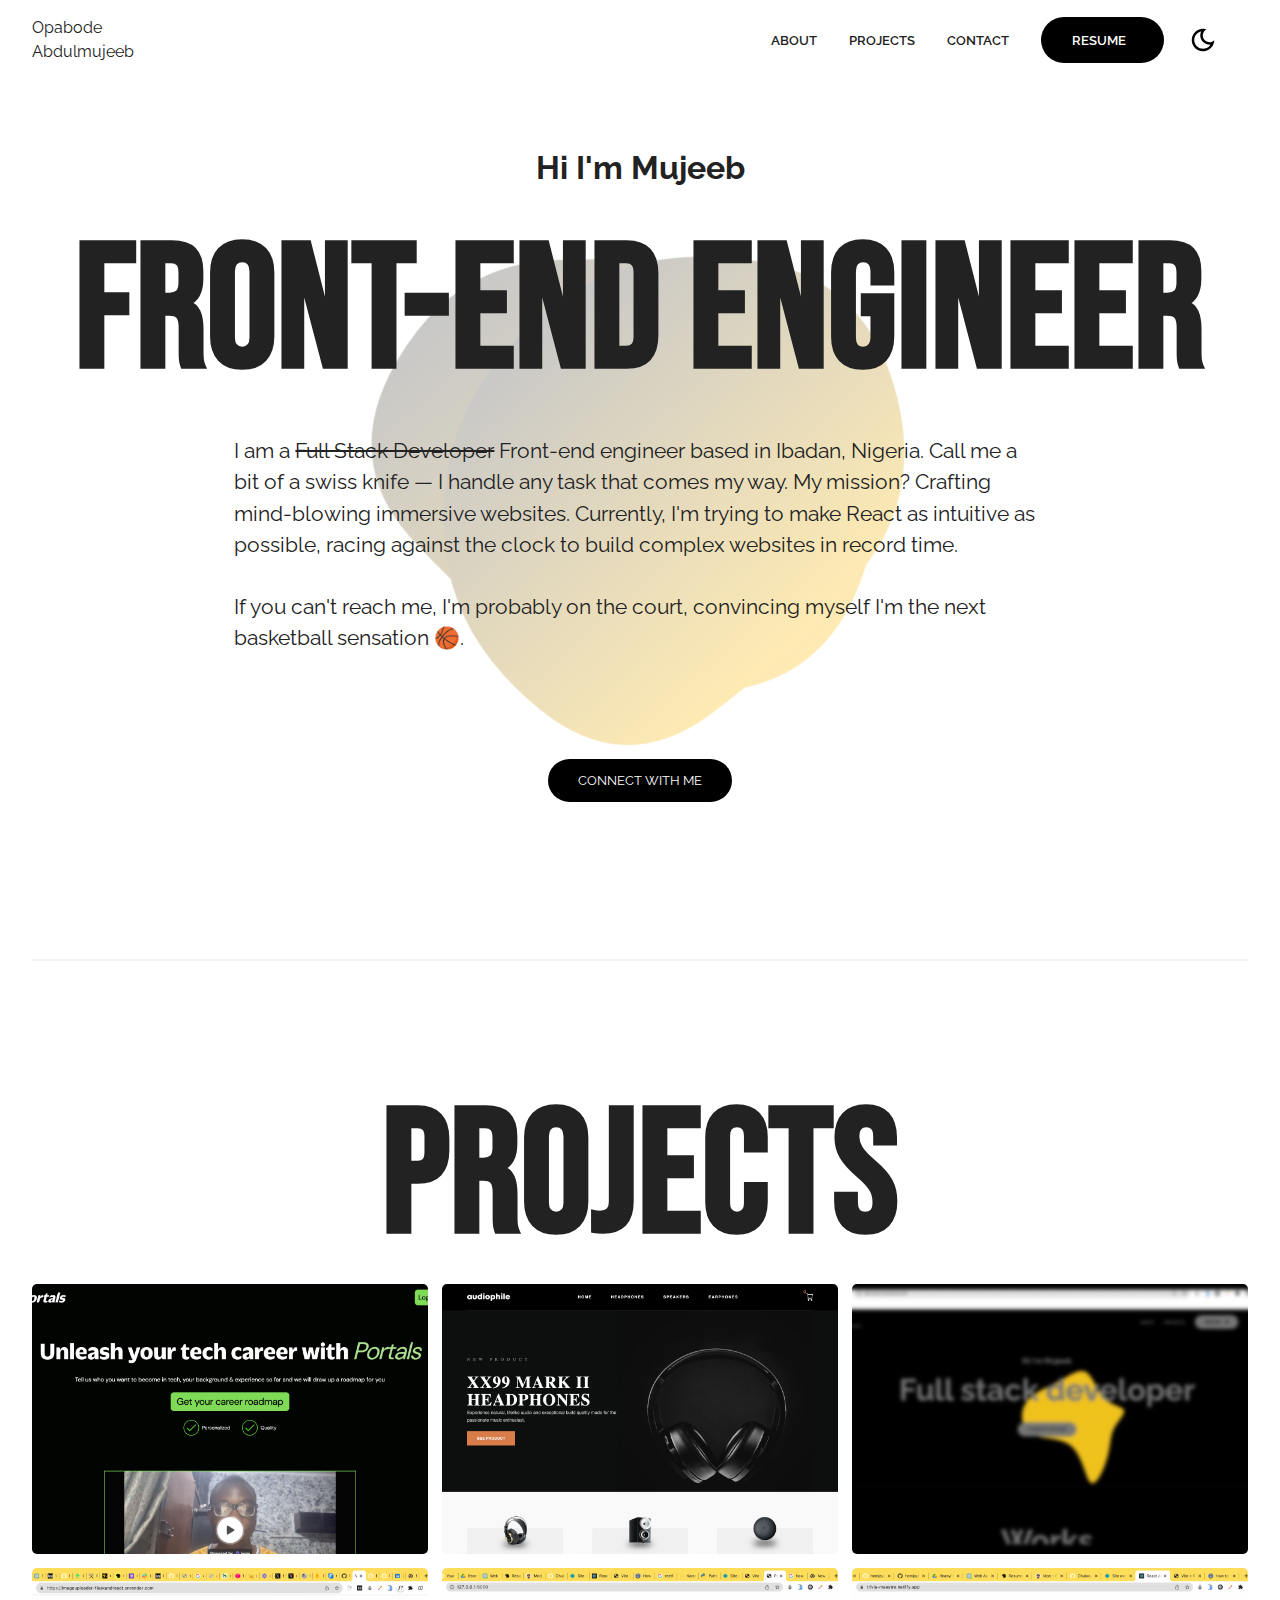
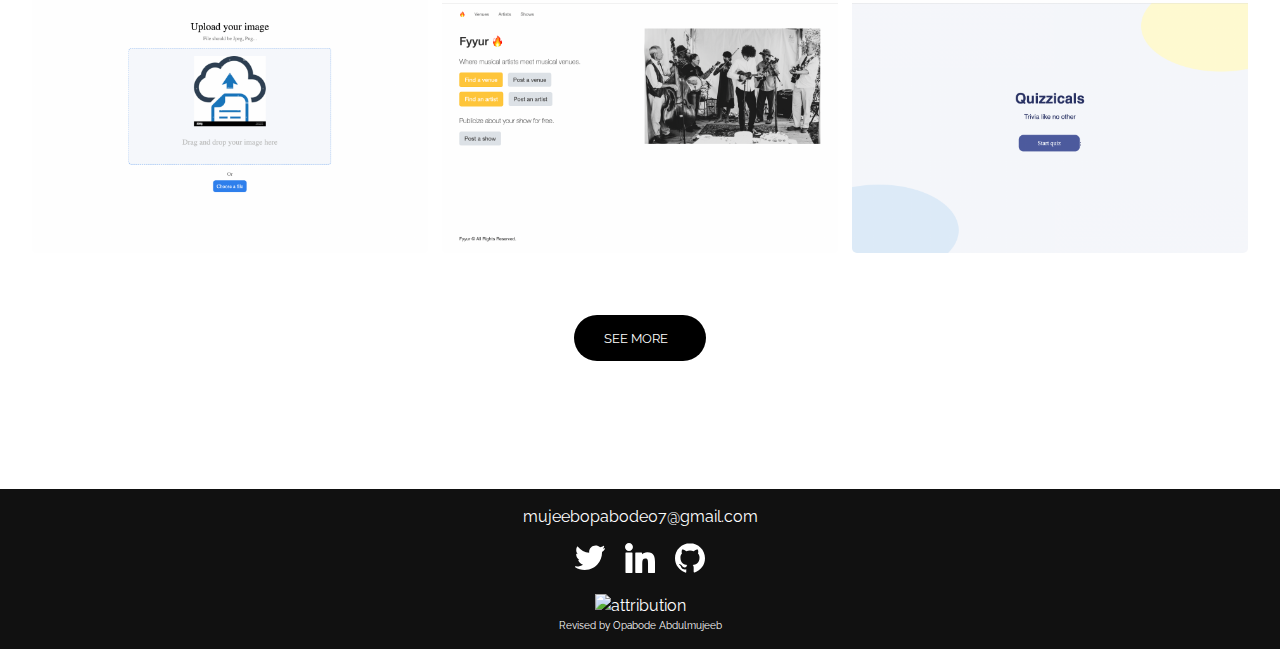
==== src/index.html @ f0b81934 "update: removed the junior from my title" ====
<!DOCTYPE html>
<html lang="en">
  <head>
    <meta charset="UTF-8" />
    <meta http-equiv="X-UA-Compatible" content="IE=edge" />
    <meta name="viewport" content="width=device-width, initial-scale=1.0" />
    <!-- Primary Meta Tags -->
    <title>Mujeeb</title>
    <meta name="title" content="Mujeeb's Portfolio V1" />
    <meta
      name="description"
      content="This is Mujeeb's portfolio, a succinct representation of his ability and work done so far as a full stack developer."
    />

    <!-- Open Graph / Facebook -->
    <meta property="og:type" content="website" />
    <meta property="og:url" content="https://metatags.io/" />
    <meta property="og:title" content="Mujeeb's Portfolio V1" />
    <meta
      property="og:description"
      content="This is Mujeeb's portfolio, a succinct representation of his ability and work done so far as a full stack developer."
    />
    <meta property="og:image" content="https://drive.google.com/file/d/1wWqFMBEjUnVwdORlsz-_moh1WlW9D0zY/view?usp=share_link">

  
    <!-- Twitter -->
    <meta property="twitter:card" content="summary_large_image" />
    <meta property="twitter:url" content="https://metatags.io/" />
    <meta property="twitter:title" content="Mujeeb's Portfolio V1" />
    <meta
      property="twitter:description"
      content="This is Mujeeb's portfolio, a succinct representation of his ability and work done so far as a full stack developer."
    />
    <meta
      property="twitter:image"
      content="https://drive.google.com/file/d/1wWqFMBEjUnVwdORlsz-_moh1WlW9D0zY/view?usp=share_link"
    />
    <!-- Link -->
    <link
      rel="apple-touch-icon"
      sizes="180x180"
      href="assets/favicon/apple-touch-icon.png"
    />
    <link
      rel="icon"
      type="image/png"
      sizes="32x32"
      href="assets/favicon/favicon-32x32.png"
    />
    <link
      rel="icon"
      type="image/png"
      sizes="16x16"
      href="assets/favicon/favicon-16x16.png"
    />
    <link rel="manifest" href="assets/favicon/site.webmanifest" />
    <!-- <link
      rel="apple-touch-icon"
      sizes="180x180"
      href="assets/favicon/apple-touch-icon.png"
    />
    <link
      rel="icon"
      type="image/png"
      sizes="16x16"
      href="/assets/favicon/favicon-16x16.png"
    />
    <link
      rel="icon"
      type="image/png"
      sizes="32x32"
      href="assets/favicon/favicon-32x32.png"
    />
    <link
      rel="icon"
      type="image/png"
      sizes="192x192"
      href="assets/favicon/android-chrome-192x192.png"
    />
    <link
      rel="icon"
      type="image/png"
      sizes="512x512"
      href="assets/favicon/android-chrome-512x512.png"
    />
    <link rel="icon" type="image/x-icon" href="assets/favicon/favicon.ico" />
    <link rel="manifest" href="assets/favicon/site.webmanifest" /> -->
    <link
      rel="stylesheet"
      href="https://use.fontawesome.com/releases/v5.15.4/css/all.css"
      integrity="sha384-DyZ88mC6Up2uqS4h/KRgHuoeGwBcD4Ng9SiP4dIRy0EXTlnuz47vAwmeGwVChigm"
      crossorigin="anonymous"
    />
    <link rel="stylesheet" href="css/style.css" />
    <link rel="stylesheet" href="css/utilities.css" />
  </head>
  <body>
    <header id="hero">
      <!-- Navbar -->
      <nav class="navbar">
        <div class="container">
          <!-- Logo -->
          <p id="logo">
            Opabode
            <br />Abdulmujeeb
            <!-- <a href="https://github.com/CommunityPro/portfolio-html"
              ><img src="./assets/logo.png" alt="Your Logo"
            /></a> -->
          </p>
          <!-- Navbar links -->
          <ul class="nav-menu">
            <li><a class="nav-link" href="#">ABOUT</a></li>

            <li><a class="nav-link" href="#projects">PROJECTS</a></li>
            <li><a class="nav-link" href="#footer">CONTACT</a></li>
            <!-- <li><a class="nav-link" href="#">BlOG</a></li> -->
            <li class="button_yellow_on_hover">
              <a
                class="nav-link btn btn-secondary"
                href="https://drive.google.com/file/d/1U78DCcMnpvy3bUuYSrcU8fyBqYr6N_Sn/view?usp=drive_link"
                >RESUME <i class="fas fa-arrow-right"></i
              ></a>
            </li>

            <!-- Toggle switch -->
            <div class="theme-switch">
              <input type="checkbox" id="switch" />
              <label class="toggle-icons" for="switch">
                <img class="moon" src="assets/moon.svg" />
                <img class="sun" src="assets/sun.svg" />
              </label>
            </div>
            <!-- Hamburger menu -->
          </ul>
          <div class="hamburger">
            <span class="bar"></span>
            <span class="bar"></span>
            <span class="bar"></span>
          </div>
        </div>
      </nav>

      <section id="about" class="header-container">
        <svg
          class="blob"
          version="1.1"
          xmlns="http://www.w3.org/2000/svg"
          viewBox="0 0 500 500"
          width="50%"
          id="blobSvg"
          filter="blur(0px)"
          style="opacity: 0.4"
          transform="rotate(-42)"
        >
          <defs>
            <linearGradient id="gradient" x1="0%" y1="0%" x2="0%" y2="100%">
              <stop offset="0%" style="stop-color: rgb(119, 119, 119)"></stop>
              <stop offset="100%" style="stop-color: rgb(255, 205, 66)"></stop>
            </linearGradient>
          </defs>
          <path id="blob" fill="url(#gradient)" style="opacity: 1">
            <animate
              attributeName="d"
              dur="3.2s"
              repeatCount="indefinite"
              values="M405.0078,325.44624Q400.89248,400.89248,325.44624,434.97549Q250,469.0585,165.42535,444.1039Q80.8507,419.1493,84.75627,334.57465Q88.66184,250,94.44262,175.1117Q100.2234,100.2234,175.1117,82.29749Q250,64.37159,306.73538,100.45042Q363.47075,136.52925,386.29693,193.26462Q409.12312,250,405.0078,325.44624Z;M418.08664,320.33435Q390.6687,390.6687,320.33435,427.91946Q250,465.17023,188.27506,419.31005Q126.55013,373.44987,106.38448,311.72494Q86.21883,250,84.09726,165.98785Q81.9757,81.9757,165.98785,53.98938Q250,26.00305,311.1687,76.83282Q372.3374,127.6626,408.92099,188.8313Q445.50458,250,418.08664,320.33435Z;M446.86448,329.36764Q408.73529,408.73529,329.36764,419.76576Q250,430.79624,166.60504,423.79308Q83.21008,416.78992,69.36975,333.39496Q55.52942,250,96.13341,193.3687Q136.7374,136.7374,193.3687,119.10083Q250,101.46426,313.50105,112.23108Q377.00211,122.99789,430.99789,186.49895Q484.99368,250,446.86448,329.36764Z;M423.42552,332.41134Q414.82268,414.82268,332.41134,424.30554Q250,433.78841,170.96572,420.92848Q91.93144,408.06856,46.07152,329.03428Q0.21159,250,66.88003,191.77423Q133.54846,133.54846,191.77423,102.82861Q250,72.10876,305.00592,106.04846Q360.01185,139.98815,396.0201,194.99408Q432.02836,250,423.42552,332.41134Z;M405.0078,325.44624Q400.89248,400.89248,325.44624,434.97549Q250,469.0585,165.42535,444.1039Q80.8507,419.1493,84.75627,334.57465Q88.66184,250,94.44262,175.1117Q100.2234,100.2234,175.1117,82.29749Q250,64.37159,306.73538,100.45042Q363.47075,136.52925,386.29693,193.26462Q409.12312,250,405.0078,325.44624Z"
            ></animate>
          </path>
          <path id="blob" fill="url(#gradient)" style="opacity: 1">
            <animate
              attributeName="d"
              dur="3.2s"
              repeatCount="indefinite"
              values="M405.0078,325.44624Q400.89248,400.89248,325.44624,434.97549Q250,469.0585,165.42535,444.1039Q80.8507,419.1493,84.75627,334.57465Q88.66184,250,94.44262,175.1117Q100.2234,100.2234,175.1117,82.29749Q250,64.37159,306.73538,100.45042Q363.47075,136.52925,386.29693,193.26462Q409.12312,250,405.0078,325.44624Z;M446.86448,329.36764Q408.73529,408.73529,329.36764,419.76576Q250,430.79624,166.60504,423.79308Q83.21008,416.78992,69.36975,333.39496Q55.52942,250,96.13341,193.3687Q136.7374,136.7374,193.3687,119.10083Q250,101.46426,313.50105,112.23108Q377.00211,122.99789,430.99789,186.49895Q484.99368,250,446.86448,329.36764Z;M409.06419,322.5266Q395.0532,395.0532,322.5266,445.11739Q250,495.18159,163.51944,459.07135Q77.03888,422.96112,82.39949,336.48056Q87.7601,250,115.64271,196.76266Q143.52532,143.52532,196.76266,76.83657Q250,10.14783,323.24578,56.82813Q396.49156,103.50844,409.78338,176.75422Q423.07519,250,409.06419,322.5266Z;M418.08664,320.33435Q390.6687,390.6687,320.33435,427.91946Q250,465.17023,188.27506,419.31005Q126.55013,373.44987,106.38448,311.72494Q86.21883,250,84.09726,165.98785Q81.9757,81.9757,165.98785,53.98938Q250,26.00305,311.1687,76.83282Q372.3374,127.6626,408.92099,188.8313Q445.50458,250,418.08664,320.33435Z;M405.0078,325.44624Q400.89248,400.89248,325.44624,434.97549Q250,469.0585,165.42535,444.1039Q80.8507,419.1493,84.75627,334.57465Q88.66184,250,94.44262,175.1117Q100.2234,100.2234,175.1117,82.29749Q250,64.37159,306.73538,100.45042Q363.47075,136.52925,386.29693,193.26462Q409.12312,250,405.0078,325.44624Z"
            ></animate>
          </path>
        </svg>
        <h1>Hi I'm Mujeeb</h1>

        <div class="content-text">
          <!-- <h3><strike>Full stack developer</strike> -->
</h3><h2>Front-end Engineer</h2>
          <p></p>
        </div>
        <p class="description">
          I am a <strike>Full Stack Developer</strike> Front-end engineer based in Ibadan, Nigeria. Call me a bit of a swiss knife — I handle any task that comes my way. My mission? Crafting mind-blowing immersive websites. Currently, I'm trying to make React as intuitive as possible, racing against the clock to build complex websites in record time.
<br><br> 
If you can't reach me, I'm probably on the court, convincing myself I'm the next basketball sensation 🏀.
        <!-- <li><a class="nav-link" href="#projects">PROJECTS</a></li> -->

        <li class="button_yellow_on_hover" style="list-style-type: none">
          <a href="#footer" class="btn btn-secondary connect-with-me"
            >Connect With Me</a
          >
        </li>
      </section>
    </header>

    <!-- Projects -->
    <section id="projects" class="project-container container">
      <div class="division"></div>
      <div class="content-text">
        <h2>Projects</h2>
      </div>

      <article class="project">

        <!-- Project 1 --------------------------------------------------------------------------------------------------------------------------------------------------------------------------->
        <div href="" class="card">
          <div class="project-info">
            <div class="project-bio">
              <h3>PORTALS</h3>
              <p>
                Portals makes it easier to get started in tech as a beginner by generating a personalized roadmap containing quality resources for you.
            
                <br>
                <br>
            
        
              </p>
              <br />
              <p class="tools">React,
                Firebase (cloud firestore + authentication),
                Flask ,
                OpenAI API ,
                React-Chrono Library.
                Railway </p>
            </div>

            <div class="project-link">
              <a
                href="https://github.com/hemjay07/Portals"
                target="_blank"
                ><i class="fab fa-github"></i
              ></a>
              <a
                href="https://portals3.onrender.com"
                target="_blank"
                ><i class="fas fa-globe"></i
              ></a>
            </div>
          </div>


    <!-- Project 2 [base64]>
        </div>  <div href="" class="card">
          <div class="project-info">
            <div class="project-bio">
              <h3>AUDIOPHILE</h3>
              <p>
                An e-commerce platform where users can explore and purchase a variety of premium listening devices, including earphones, headphones, and speakers.                
                <br>
                <br>
                Planned Duration: 14 days
                <br>
                Actual Duration: 20 days (60 hours)
        
              </p>
              <br />
              <p class="tools">React, React Testing Library, Styled Components, Local storage</p>
            </div>

            <div class="project-link">
              <a
                href="https://github.com/hemjay07/Audiophile"
                target="_blank"
                ><i class="fab fa-github"></i
              ></a>
              <a
                href="https://mujeeb-audiophile.netlify.app/"
                target="_blank"
                ><i class="fas fa-globe"></i
              ></a>
            </div>
          </div>
        </div>




    <!-- Project 3 ---------------------------------------------------------------------------------------------------------------------------------------------------------------------------->
    <div href="" class="card">
      <div class="project-info six">
        <div class="project-bio">
          <h3>PORTFOLIO VERSION 2</h3>
          <br />
          <br /><br />
          <p class="tools" style="font-size: large">Coming soon !!!</p>
        </div>
      </div>
    </div>


    
            <!-- Project 4 ---------------------------------------------------------------------------------------------------------------------------------------------------------------------------->
            <div href="" class="card">
              <div class="project-info">
                <div class="project-bio">
                  <h3>IMAGEUPLOADER</h3>
                  <p>
                    A Flask React powered web app that allows you upload an image and generates a link to always view the image.
                    <br>
                    <br>
                    This project was particularly exciting for me as it afforded me the chance to combine my Flask and React knowledge. 
                  </p>
                  <br />
                  <p class="tools">React, CSS, Flask</p>
                </div>
    
                <div class="project-link">
                  <a
                    href="https://github.com/hemjay07/ImageUploader"
                    target="_blank"
                    ><i class="fab fa-github"></i
                  ></a>
                  <a
                    href="https://imageuploader-flaskandreact.onrender.com/"
                    target="_blank"
                    ><i class="fas fa-globe"></i
                  ></a>
                </div>
              </div>
            </div>


        <!-- Project 5------------------------------------------------------------------------------------------------------------------------------------------>
        <div href="" class="card">
          <div class="project-info">
            <div class="project-bio">
              <h3>FYUUR</h3>
              <p>
                A web app that connects local performing artists and venues. The
                app has a robust data model that powers the API endpoints, and
                it utilizes a PostgreSQL database for storing, querying, and
                creating information about the artists and venues.
              </p>
              <br />
              <p class="tools">
                SQLAlchemy ORM, PostgreSQL, Flask, Flask-Migrate, HTML, CSS,
                Javascript,Bootstrap 3
              </p>
            </div>

            <div class="project-link">
              <a href="https://github.com/hemjay07/Fyyur" target="_blank"
                ><i class="fab fa-github"></i
              ></a>
              <!-- <a href="" target="_blank"
                ><i class="fas fa-globe"></i
              ></a> -->
            </div>
          </div>
        </div>



        <!-- Porject 6 ------------------------------------------------------------------------------------------------------------------------------------------>
        <div href="" class="card">
          <div class="project-info">
            <div class="project-bio">
              <h3>QIZZICALS</h3>
              <p>
                Building this trivia put my react skills to test. I challenged
                myself to complete it in 2 days. Struggled to implement some
                logic such as restarting the game and getting the color of the
                options to change to show the correct answers (the color
                property was in a component 2 levels deep). I got to appreciate
                the power of React and it propmted my current journey to be an
                expert in React Development.
              </p>
              <br />
              <p class="tools">React, Styled-component, RESTful API</p>
            </div>
            <a href="https://github.com/hemjay07/Quizzical" target="_blank"
              ><i class="fab fa-github"></i
            ></a>
            <a href="https://quizzical-react.netlify.app/" target="_blank"
              ><i class="fas fa-globe"></i
            ></a>
            <div class="project-link"></div>
          </div>
        </div>



        <!-- STARFINDER -->
        <!-- <div href="" class="card">
          <div class="project-info">
            <div class="project-bio">
              <h3>STAR FINDER</h3>
              <p>
            
                A web application that alerts site owners of potential VIP
                visitors, such as Gal Gadot, through social media research and
                integration with API.
            
                This app was built by my team during the HNG internship. My
                contributions includes password recovery page, about us page and
                reviewing other member's pages for grammatical accuracy.
              </p>
              <br />
              <p class="tools">React, CSS</p>
            </div>

            <div class="project-link">
              <a
                href="https://github.com/hemjay07?from=2022-12-01&to=2022-12-31&org=workshopapps&year_list=1"
                target="_blank"
                ><i class="fab fa-github"></i
              ></a>
              <a href="https://starfinder.dev/" target="_blank"
                ><i class="fas fa-globe"></i
              ></a>
            </div>
          </div>
        </div> -->

       

    
      </article>
      <div class="button_yellow_on_hover seemore">
        <a
          href="https://github.com/hemjay07?tab=repositories"
          class="btn btn-secondary"
          target="_blank"
          >See More <i class="fas fa-arrow-right"></i
        ></a>
      </div>
    </section>

    <footer id="footer">
      <div class="container">
        <a href="mailto:mujeebopabode07@gmail.com">mujeebopabode07@gmail.com</a>
        <!-- Social links -->
        <div class="social">
          <a href="https://twitter.com/mujeeb_dimeji" target="_blank"
            ><img src="./assets/twitter-icon.svg" alt="Twitter"
          /></a>
          <a
            href="https://www.linkedin.com/in/abdulmujeeb-opabode/?profileId=ACoAAChXscgBDOY_jbx7HvsUfrLBAauxa2o5FDk"
            target="_blank"
            ><img src="./assets/linkedin-icon.svg" alt="Linkedin"
          /></a>
          <a href="https://github.com/hemjay07" target="_blank"
            ><img src="./assets/github-icon.svg" alt="GitHub"
          /></a>
        </div>
 <!-- Attribution -->
 <div class="attribution">
  <a
    href="https://github.com/CommunityPro/portfolio-html"
    target="_blank"
    rel="noopener noreferrer"
  >
    <img
      src="https://user-images.githubusercontent.com/62628408/157202263-9174da24-b19a-4017-9b7c-a1d26ae8f014.svg"
      alt="attribution"
      width="130px"

    />
  </a>    

</div ><div style="font-size: 10px">Revised by Opabode Abdulmujeeb
</div>

</div>

      </div>
    </footer>
    <script src="js/script.js"></script>
  </body>
</html>
---- src/css/style.css ----
/* This is the required project styling. Will contain essential CSS styles like:
   * Flex property
   * Grid layout
   * Cards and sections
*/

@import url(https://fonts.googleapis.com/css?family=Raleway:100,200,300,regular,500,600,700,800,900,100italic,200italic,300italic,italic,500italic,600italic,700italic,800italic,900italic);
@import url("https://fonts.googleapis.com/css2?family=Bebas+Neue&display=swap");

/* variables */
:root {
  /* Colors */
  --primary-color: rgb(255, 205, 66);
  --secondary-color: #ffd35c;
  --bg-primary: #ffffff;
  --text-color: #222222;
  --text-color-two: #ffffff;
  --bg-secondary: #000000;
  --card-background: #f4f4f4;
  --bg-secondary-two: #111111;

  --shadow: 0 10px 40px rgba(0, 0, 0, 0.2);

  /* Font Weight */
  --weight-small: 400;
  --weight-semibold: 600;
  --weight-bold: 800;

  /* Max width */
  --width-small: 600px;
  --width-medium: 1100px;
  --width-large: 1300px;
}

[data-theme="dark"] {
  --primary-color: #ffcd42;
  --secondary-color: #ffd35c;
  --bg-primary: #000000;
  --text-color: #ffffff;
  --text-color-two: #222222;
  --bg-secondary: #ffffff;
  --card-background: #111111;
  --bg-secondary-two: #f4f4f4;
  --shadow: 0 2px 10px rgba(95, 95, 95, 0.2);
}

html {
  font-size: 100%;
  scroll-behavior: smooth;
}

/* Reset default styling */
* {
  margin: 0;
  padding: 0;
  box-sizing: border-box;
}

ul {
  list-style: none;
}

a {
  text-decoration: none;
  color: var(--text-color);
}

/* Main styling */
body {
  background: var(--bg-primary);
  color: var(--text-color);
  font-family: "Raleway", sans-serif;
  line-height: 1.5;
}

/* Navbar */
.navbar {
  position: fixed;
  top: 0;
  left: 0;
  right: 0;
  z-index: 20;
  background: var(--bg-primary);
  /* border: 2px blue solid; */
}

.navbar .container {
  display: flex;
  align-items: center;
  justify-content: space-between;
  z-index: 20;
  height: 80px;
  width: 100%;
  /* border: 2px red solid; */
}

.navbar .nav-menu {
  display: flex;
  align-items: center;
  background: var(--bg-primary);
}

.navbar .nav-link {
  margin: 0 1rem;
  font-size: 0.8rem;
  font-weight: var(--weight-semibold);
}

/* .navbar #logo img {
  display: block;
  width: 40px;
} */

.navbar .btn {
  margin-right: 1.5rem;
}

.fas.fa-arrow-right {
  margin-left: 0.5rem;
  font-size: 0.9rem;
}

/* hamburger */
.hamburger {
  margin-bottom: 0.1rem;
  display: none;
}

.bar {
  display: block;
  width: 23px;
  height: 3px;
  margin: 4px auto;
  transition: all 0.3s ease-in-out;
  border-radius: 30px;
  background-color: var(--bg-secondary);
}

/* Hero section */
#hero {
  display: flex;
  flex-direction: column;
  height: 100%;
}

.profile-image {
  width: 150px;
  border-radius: 50%;
  animation: bounce 1s infinite alternate;
}

@keyframes bounce {
  from {
    transform: translateY(0px);
  }

  to {
    transform: translateY(-10px);
  }
}

.division {
  width: 100%;
  height: 2px;
  background-color: var(--card-background);
  margin: 5.5rem 0;
}
.blob {
  position: absolute;
  /* width: 15%; */
  /* height: 550px; */
  z-index: -1;
  /* top: 10%; */
  /* left: 40%; */
}
.description {
  margin-bottom: 100px;
  font-size: 1.3rem;
  width: 65%;
}
.connect-with-me {
  margin-top: 100px;
  /* border: solid 5px red; */
}
.seemore {
  margin: auto;
  margin-top: 30px;
}
/* Projects */
#projects {
  display: flex;
  flex-direction: column;
  margin: 2rem auto 5rem;
}

#projects .btn {
  align-self: center;
  margin: 2rem 0;
}

.project {
  display: grid;
  grid-template-columns: repeat(3, 1fr);
  grid-auto-rows: minmax(250px, auto);
  grid-gap: 0.9rem;
}

.card .project-bio p {
  font-size: 0.83rem;
  /* margin-bottom: 50px; */
}

.card .project-bio h3 {
  font-size: 0.9rem;
}

.project-info {
  display: flex;
  justify-content: space-between;
  opacity: 0;
  position: relative;
  transition: 0.5s ease-in-out;
}

.project-bio {
  display: flex;
  flex-direction: column;
  justify-content: flex-end;
  position: relative;
  top: 20px;
  left: 10px;
}
.tools {
  font-size: 1rem !important;
  padding-top: 0.5rem;
}

/* Footer */
#footer {
  background: #111111;
}

#footer .container {
  display: flex;
  flex-direction: column;
  align-items: center;
  justify-content: center;
  color: #ffffff;
  min-height: 160px;
  text-align: center;
}

#footer a {
  font-size: 1rem;
  color: #fff;
}

#footer a:hover {
  opacity: 0.6;
}

#footer .social {
  margin: 0.9rem 0;
}

#footer .social img {
  width: 30px;
  height: 30px;
}

#footer .social a {
  margin: 0 0.5rem;
}

#footer p {
  font-size: 0.8rem;
}

/* Responsiveness */

@media (max-width: 1000px) {
  .project {
    display: grid;
    grid-template-columns: repeat(2, 1fr);
  }
}

@media (max-width: 768px) {
}

@media (max-width: 670px) {
  .navbar .nav-menu {
    position: fixed;
    right: -100vw;
    top: 4.5rem;
    flex-direction: column;
    width: calc(80% - 10px);
    transition: 0.3s;
    box-shadow: var(--shadow);
    padding: 2rem;
    border-radius: 5px;
    align-items: flex-start;
  }

  .navbar .btn {
    margin: 0;
    margin-top: 1rem;
  }

  .nav-menu.active {
    right: 20px;
  }

  .nav-menu .nav-link {
    font-size: 0.9rem;
    margin: 0 0.2rem;
  }

  .nav-menu li {
    margin-bottom: 0.5rem;
    width: 100%;
  }

  .nav-menu .btn {
    width: 100%;
    text-align: center;
    margin-top: 0.5rem;
  }

  .hamburger {
    display: block;
    cursor: pointer;
    padding: 0.2rem 0.4rem;
  }

  .hamburger.active {
    border: 1px dotted gray;
  }

  .hamburger.active .bar:nth-child(2) {
    opacity: 0;
  }

  .hamburger.active .bar:nth-child(1) {
    transform: translateY(6px) rotate(45deg);
  }

  .hamburger.active .bar:nth-child(3) {
    transform: translateY(-8px) rotate(-45deg);
  }
}

@media (max-width: 600px) {
  .blob {
    position: absolute;
    width: 200px;
    height: 200px;
    z-index: -1;
    top: 10%;
    left: 40%;
  }
  .project {
    display: grid;
    grid-template-columns: 1fr;
  }

  .header-container .btn {
    border-radius: 5px;
    width: 80%;
  }
  .description {
    margin-bottom: 100px;
    font-size: 1.3rem;
    width: 100%;
  }
  .tools {
    font-size: 0.8rem !important;
    padding-top: 0;
  }
}
---- src/css/utilities.css ----
/* ?This is where reusable styling of this template will be. 
   !Will contain things like:
   * Button styling
   * Background color styling
   * padding and margin
*/

.container {
  /* max-width: var(--width-medium); */
  margin: 0 auto;
  padding: 1rem 2rem;
  /* border: 2px green solid; */
}

h1::selection,
h2::selection {
  color: #111;
  background: var(--primary-color);
}

/* Buttons */
.btn {
  display: inline-block;
  padding: 0.75rem 1.9rem;
  border-radius: 30px;
  text-transform: uppercase;
  font-size: 0.82rem;
  transition: 0.3s;
}

/* .btn-primary {
  background: var(--primary-color);
  color: #000000;
} */

.btn-secondary {
  margin: 5px 0;
  background-color: var(--bg-secondary);
  color: var(--bg-primary);
}
.button_yellow_on_hover :hover {
  background: var(--primary-color);
  color: #000000;
}

/* add hover to resume button */
/* .btn-primary:hover {
  background: var(--secondary-color);
} */

/* Dark mode toggle */
#switch {
  display: none;
}

.toggle-icons {
  display: flex;
  justify-content: space-between;
  align-items: center;
  cursor: pointer;
}

.toggle-icons > img {
  transition: 0.6s cubic-bezier(0.23, 1, 0.32, 1);
  width: 30px;
}

.moon {
  transform: rotate(10deg);
}

#switch:checked + .toggle-icons .moon {
  transform: rotate(250deg);
}

#switch:checked + .toggle-icons .sun {
  transform: rotate(100deg);
}

/* Header Container */
.header-container {
  display: flex;
  flex-direction: column;
  align-items: center;
  justify-content: center;
  margin-top: 8rem;
  padding: 1rem;
  /* border: 2px red solid; */
}

.header-container > div {
  margin-top: 1rem;
}

.content-text {
  font-family: "Bebas Neue", cursive;

  text-align: center;
  margin: 1.5rem 0;
  margin-bottom: 0;
  /* padding-bottom: 0; */
}

.content-text h2 {
  font-size: 11rem;
  line-height: 1.2;
  transition: 0.2s ease-in-out;
}

.content-text p {
  padding: 0.5rem;
  margin: 0 auto;
  max-width: 700px;
}

/* Project cards */
.card {
  padding: 1rem;
  padding-bottom: 2rem;
  background: var(--card-background);
  color: #ffffff;
  border-radius: 5px;
  transition: 0.4s ease-in-out;
  cursor: pointer;
}

.card a {
  color: #ffffff;
  transition: 0.25s ease-in-out;
  font-size: 1.1rem;
  margin-right: 0.3rem;
}

.card a:hover {
  color: var(--primary-color);
}

.card:hover {
  box-shadow: inset 0 1000px 1000px 1000px rgba(0, 0, 0, 0.8);
}

.card:hover .project-info {
  opacity: 1;
}

/* Project Images */

/* project 1 */
.card:nth-child(1) {
  background: url(../assets/project/project-one.png) center center/cover;
}

/* Project 2 */
.card:nth-child(2) {
  background: url(../assets/project/project-two.png) center center/cover;
}

/* Project 3 */
.card:nth-child(3) {
  background: url(../assets/project/project-three.png) center center/cover;
}

/* Project 4 */
.card:nth-child(4) {
  background: url(../assets/project/project-four.png) center center/cover;
}

/* Project 5 */
.card:nth-child(5) {
  background: url(../assets/project/project-five.png) center center/cover;
}

/* Project 6 */
.card:nth-child(6) {
  background: url(../assets/project/project-six.png) center center/cover;
  /* opacity: 0.2; */
  /* opacity: 0.5; */
  /* filter: blur(2px); */
}

/* Media Queries */
@media (max-width: 768px) {
  .header-container {
    margin-top: 7rem;
    text-align: center;
  }

  .content-text h2 {
    font-size: 2.5rem;
  }
}
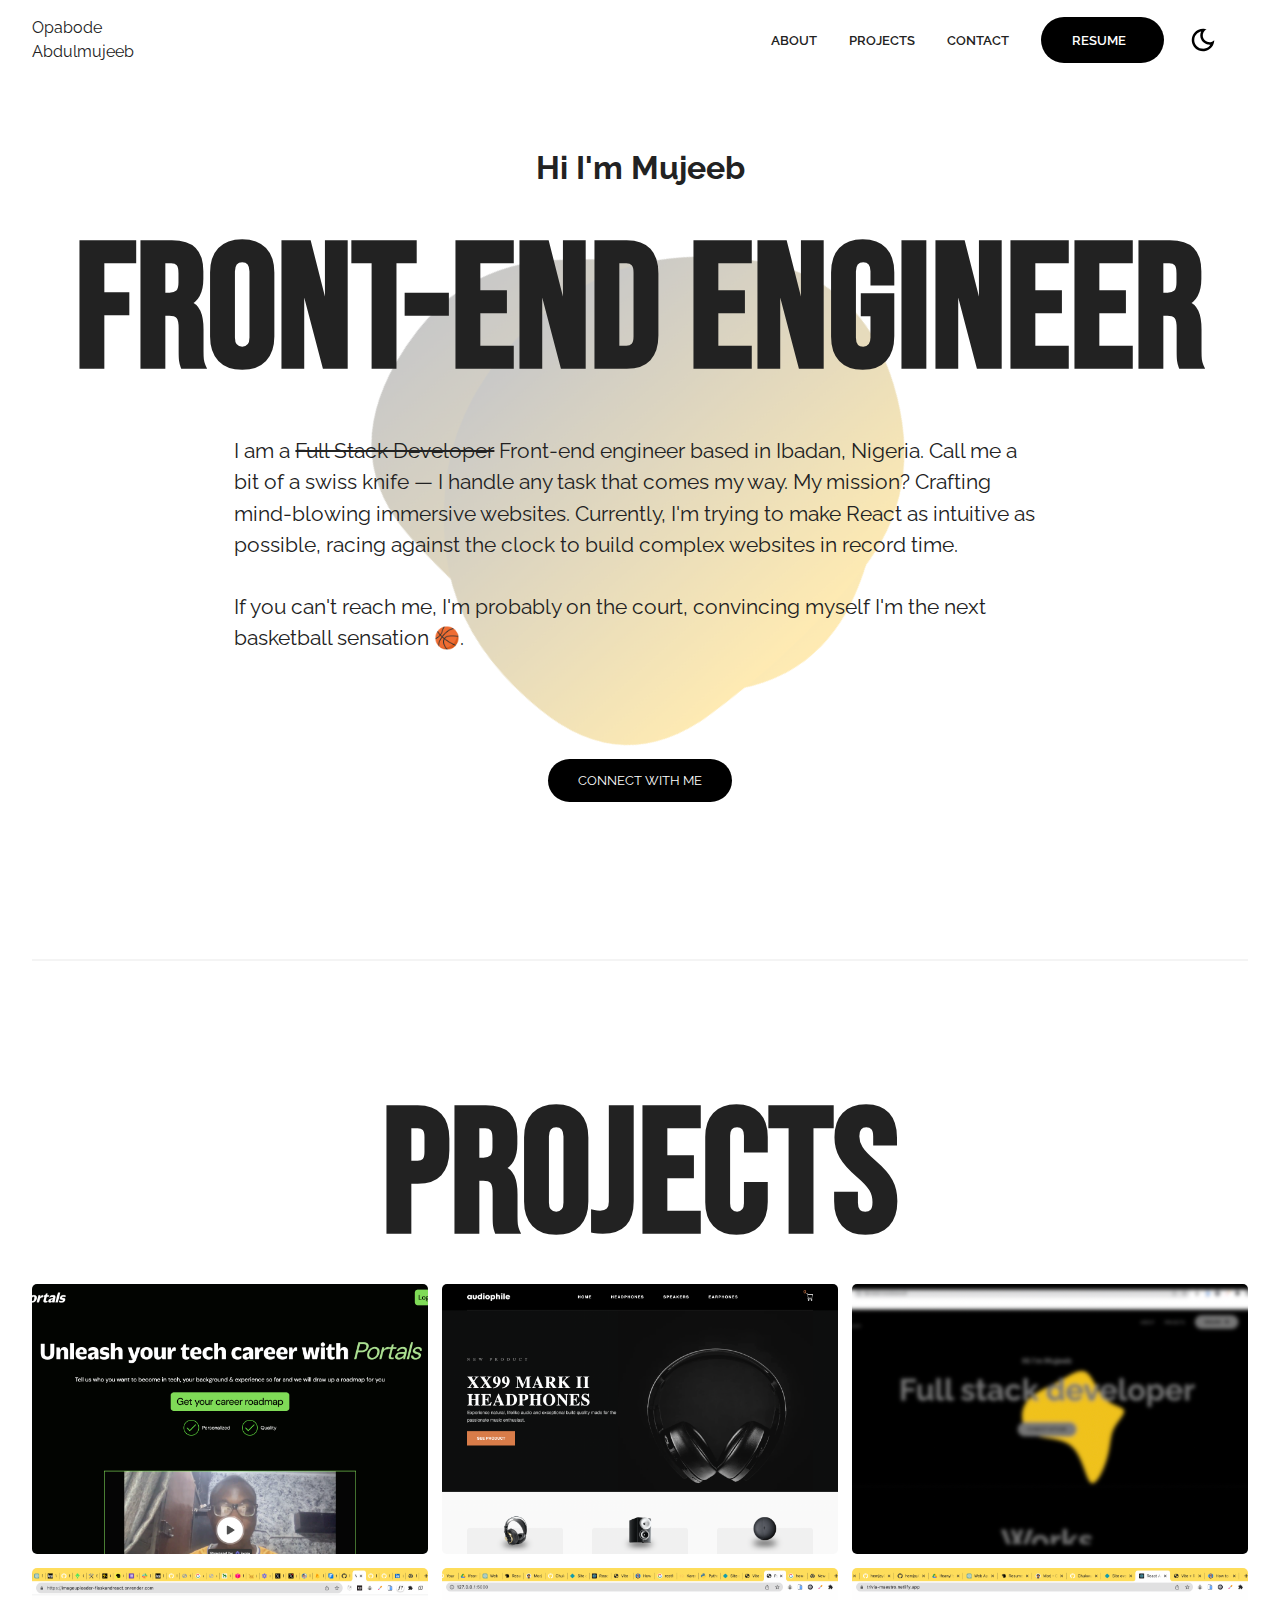
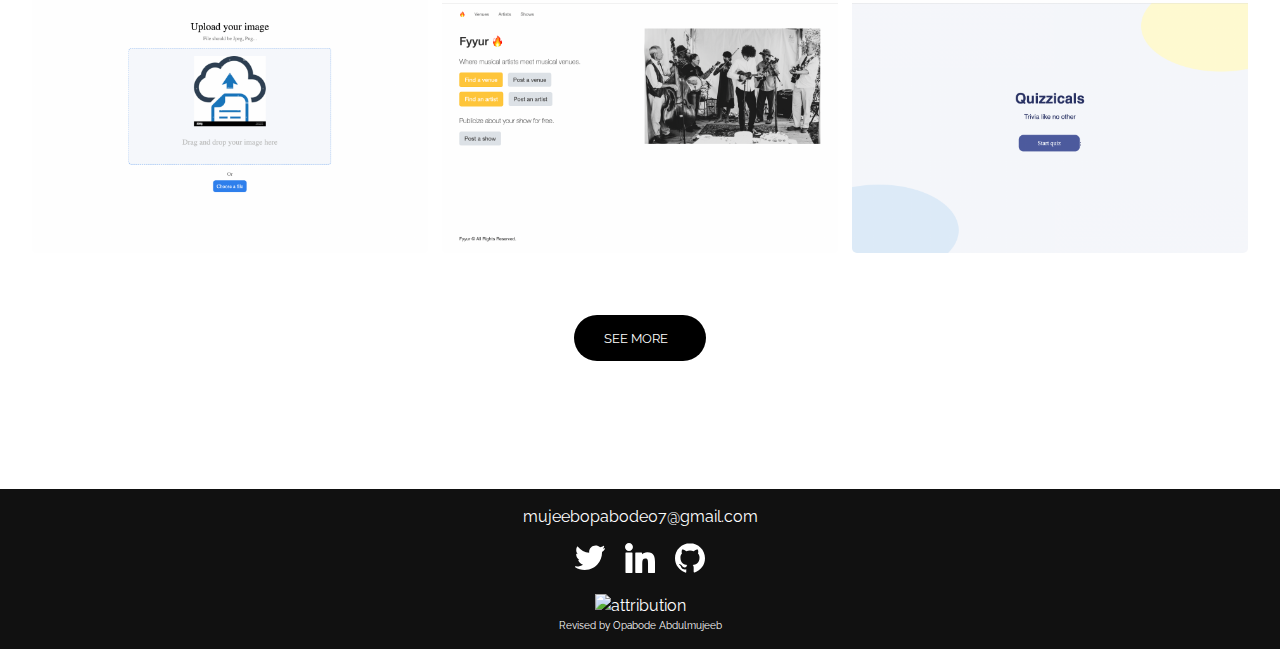
==== commit d6b12c3f: "update: added the link to december resume" ====
--- a/src/index.html
+++ b/src/index.html
@@ -117,7 +117,7 @@
             <li class="button_yellow_on_hover">
               <a
                 class="nav-link btn btn-secondary"
-                href="https://drive.google.com/file/d/1U78DCcMnpvy3bUuYSrcU8fyBqYr6N_Sn/view?usp=drive_link"
+                href="https://drive.google.com/file/d/1DJUW23zhSCwhPxaodMU17HAENy_9ratZ/view?usp=sharing"
                 >RESUME <i class="fas fa-arrow-right"></i
               ></a>
             </li>
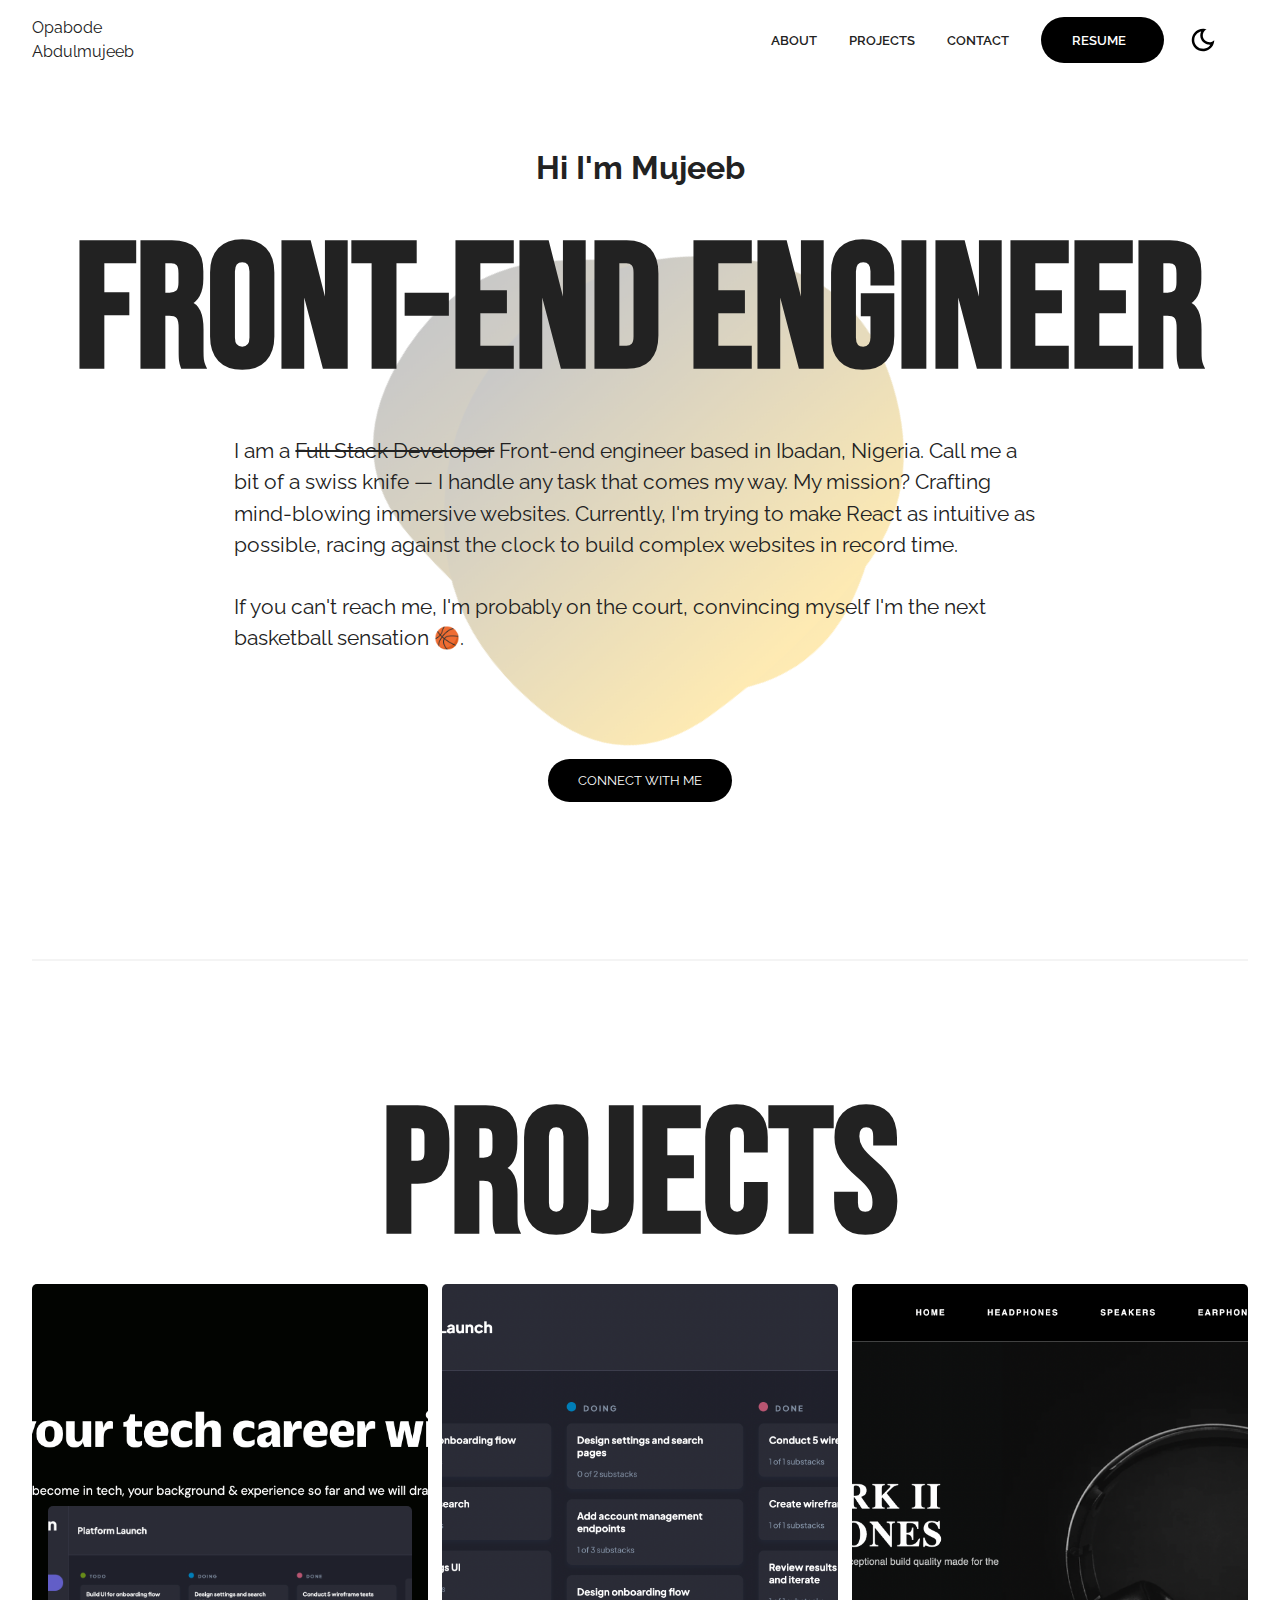
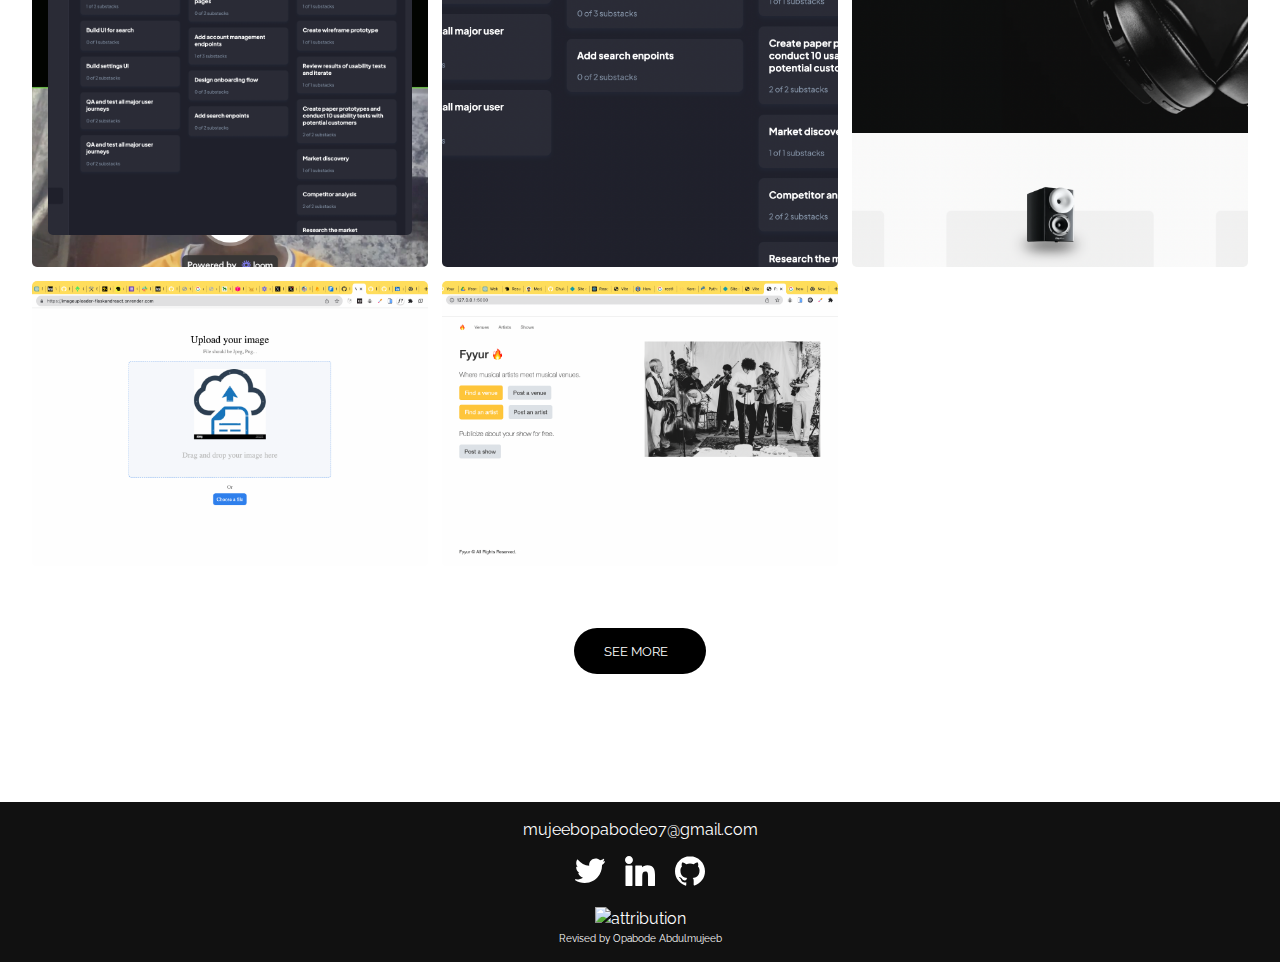
==== commit 3537157a: "update: added Kanban project" ====
--- a/src/index.html
+++ b/src/index.html
@@ -241,8 +241,38 @@
             </div>
           </div>
 
-
-    <!-- Project 2 [base64]>
+    <!-- Project 2 ---------------------------------------------------------------------------------------------------------------------------------------------------------------------------->
+    <div href="" class="card">
+      <div class="project-info six">
+        <div class="project-bio">
+          <h3>KANBAN</h3>
+          <p>
+            Kanban is a task management app that enables users keep track of tasks in a simple yet all-encompassing way. Task are grouped into columns which represents the status of the task e.g Todo, Doing, Done. Users can have multiple boards for different topics e.g Plaform Launch, Writing.            <br>
+            <br>
+            Planned Duration: 7 days
+            <br>
+            Actual Duration: 9 days (50 hours)
+    
+          </p>
+          <br />
+          <p class="tools">React, Redux Toolkit, React Hook form, Styled Components</p>
+        </div>
+        <div class="project-link">
+          <a
+            href="https://github.com/hemjay07/kanban"
+            target="_blank"
+            ><i class="fab fa-github"></i
+          ></a>
+          <a
+            href="https://mujeeb-kanban.netlify.app/"
+            target="_blank"
+            ><i class="fas fa-globe"></i
+          ></a>
+        </div>
+      </div>
+    </div>
+
+    <!-- Project 3 [base64]>
         </div>  <div href="" class="card">
           <div class="project-info">
             <div class="project-bio">
@@ -275,23 +305,6 @@
           </div>
         </div>
 
-
-
-
-    <!-- Project 3 ---------------------------------------------------------------------------------------------------------------------------------------------------------------------------->
-    <div href="" class="card">
-      <div class="project-info six">
-        <div class="project-bio">
-          <h3>PORTFOLIO VERSION 2</h3>
-          <br />
-          <br /><br />
-          <p class="tools" style="font-size: large">Coming soon !!!</p>
-        </div>
-      </div>
-    </div>
-
-
-    
             <!-- Project 4 ---------------------------------------------------------------------------------------------------------------------------------------------------------------------------->
             <div href="" class="card">
               <div class="project-info">
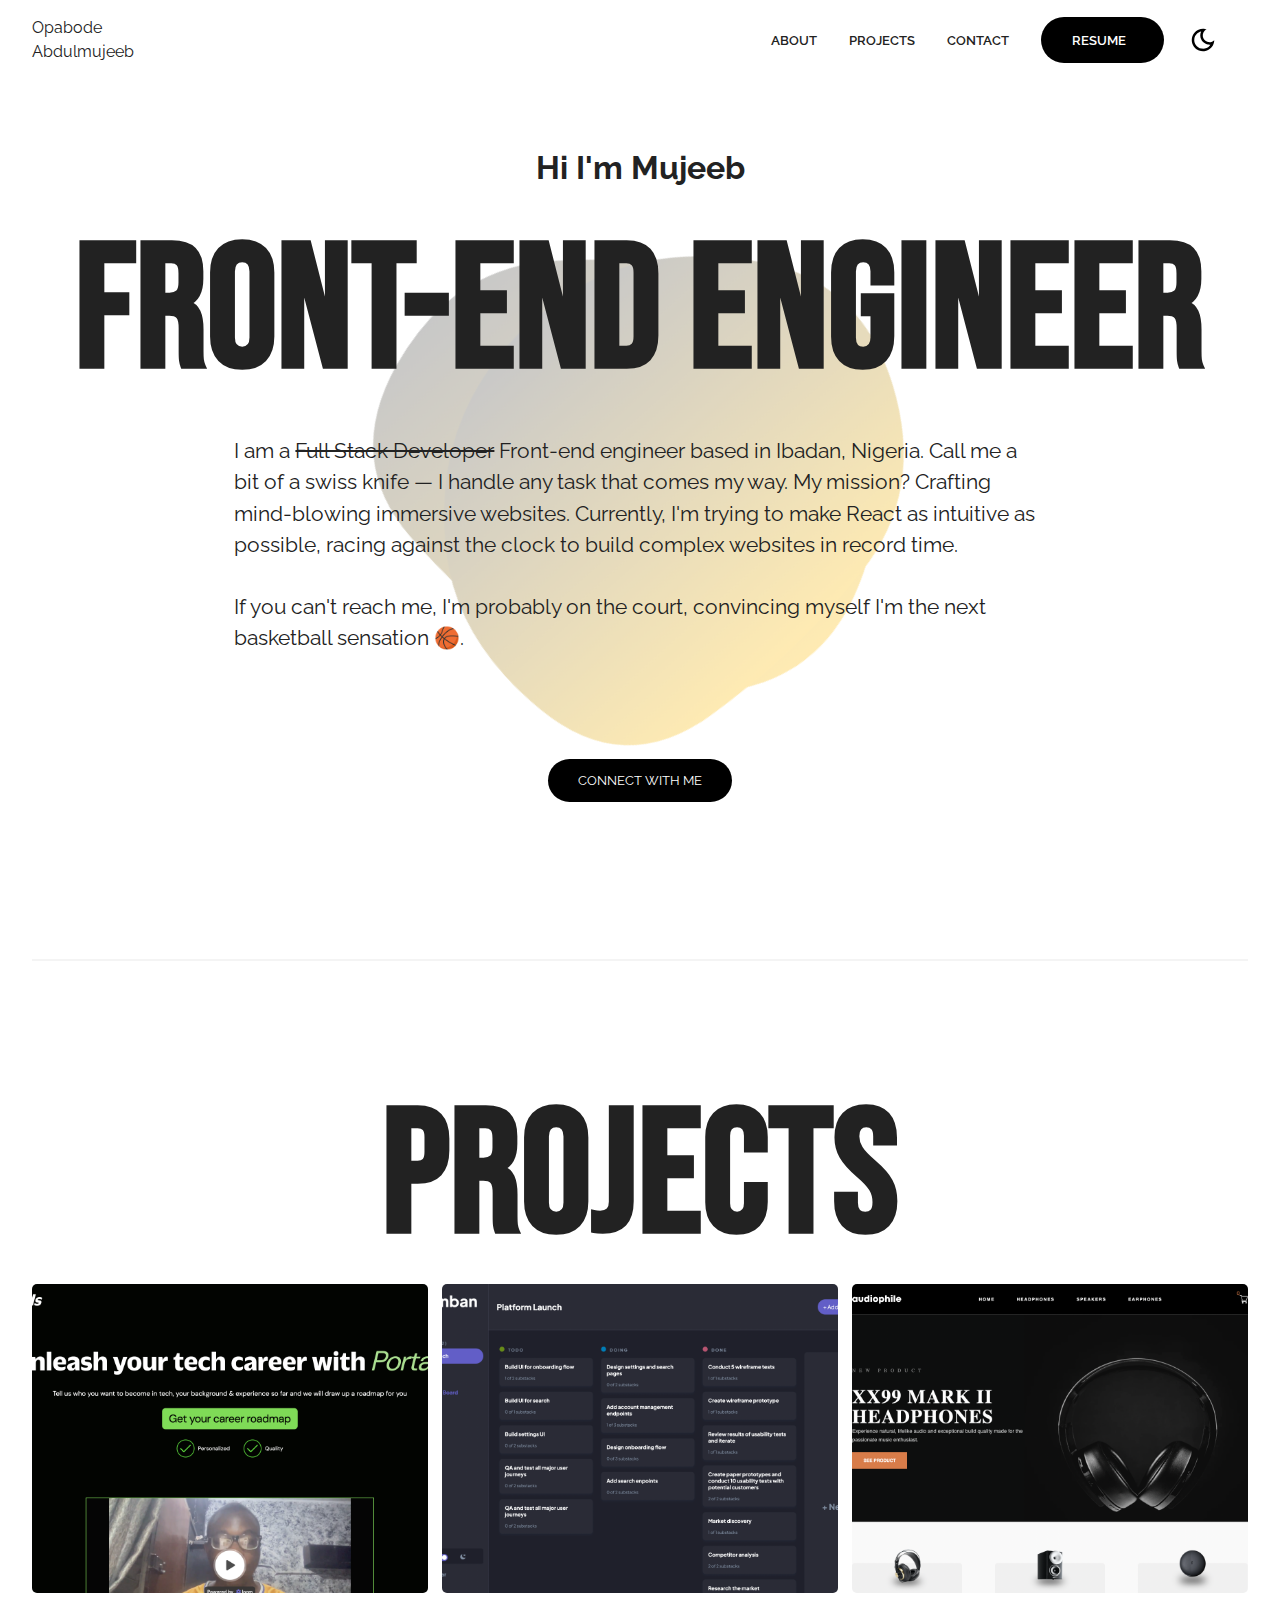
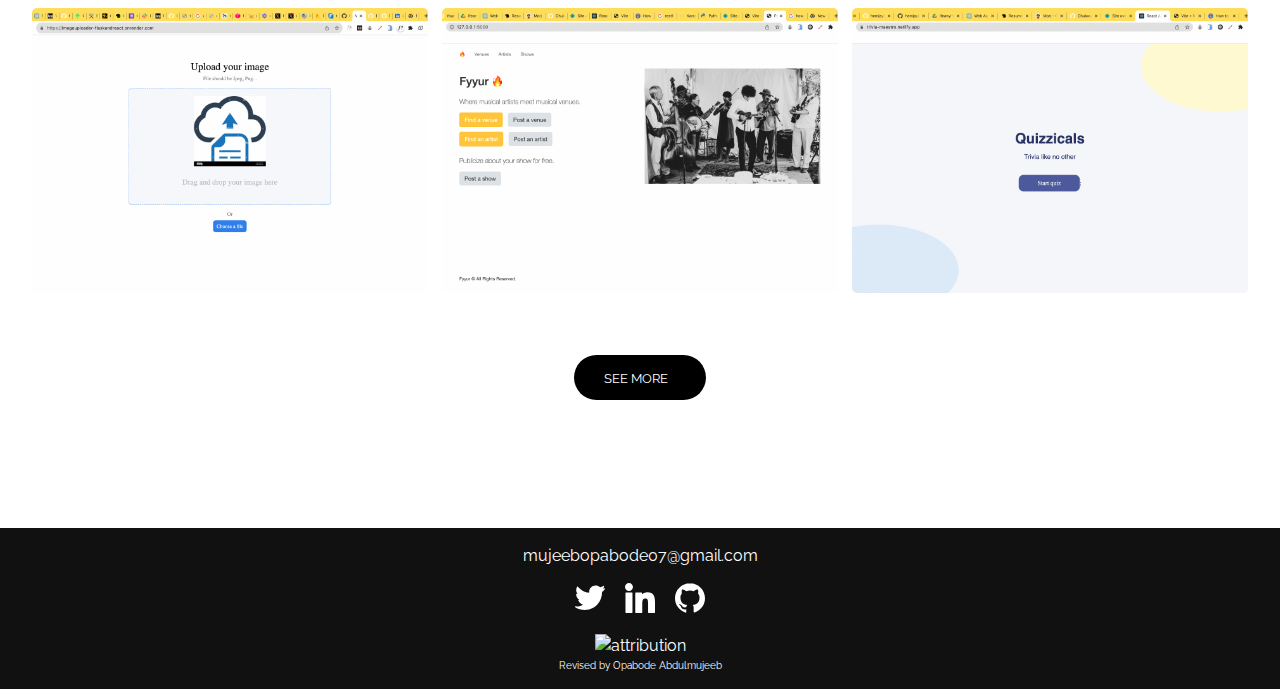
==== commit 9e939602: "debug" ====
--- a/src/index.html
+++ b/src/index.html
@@ -240,6 +240,7 @@
               ></a>
             </div>
           </div>
+        </div>
 
     <!-- Project 2 ---------------------------------------------------------------------------------------------------------------------------------------------------------------------------->
     <div href="" class="card">
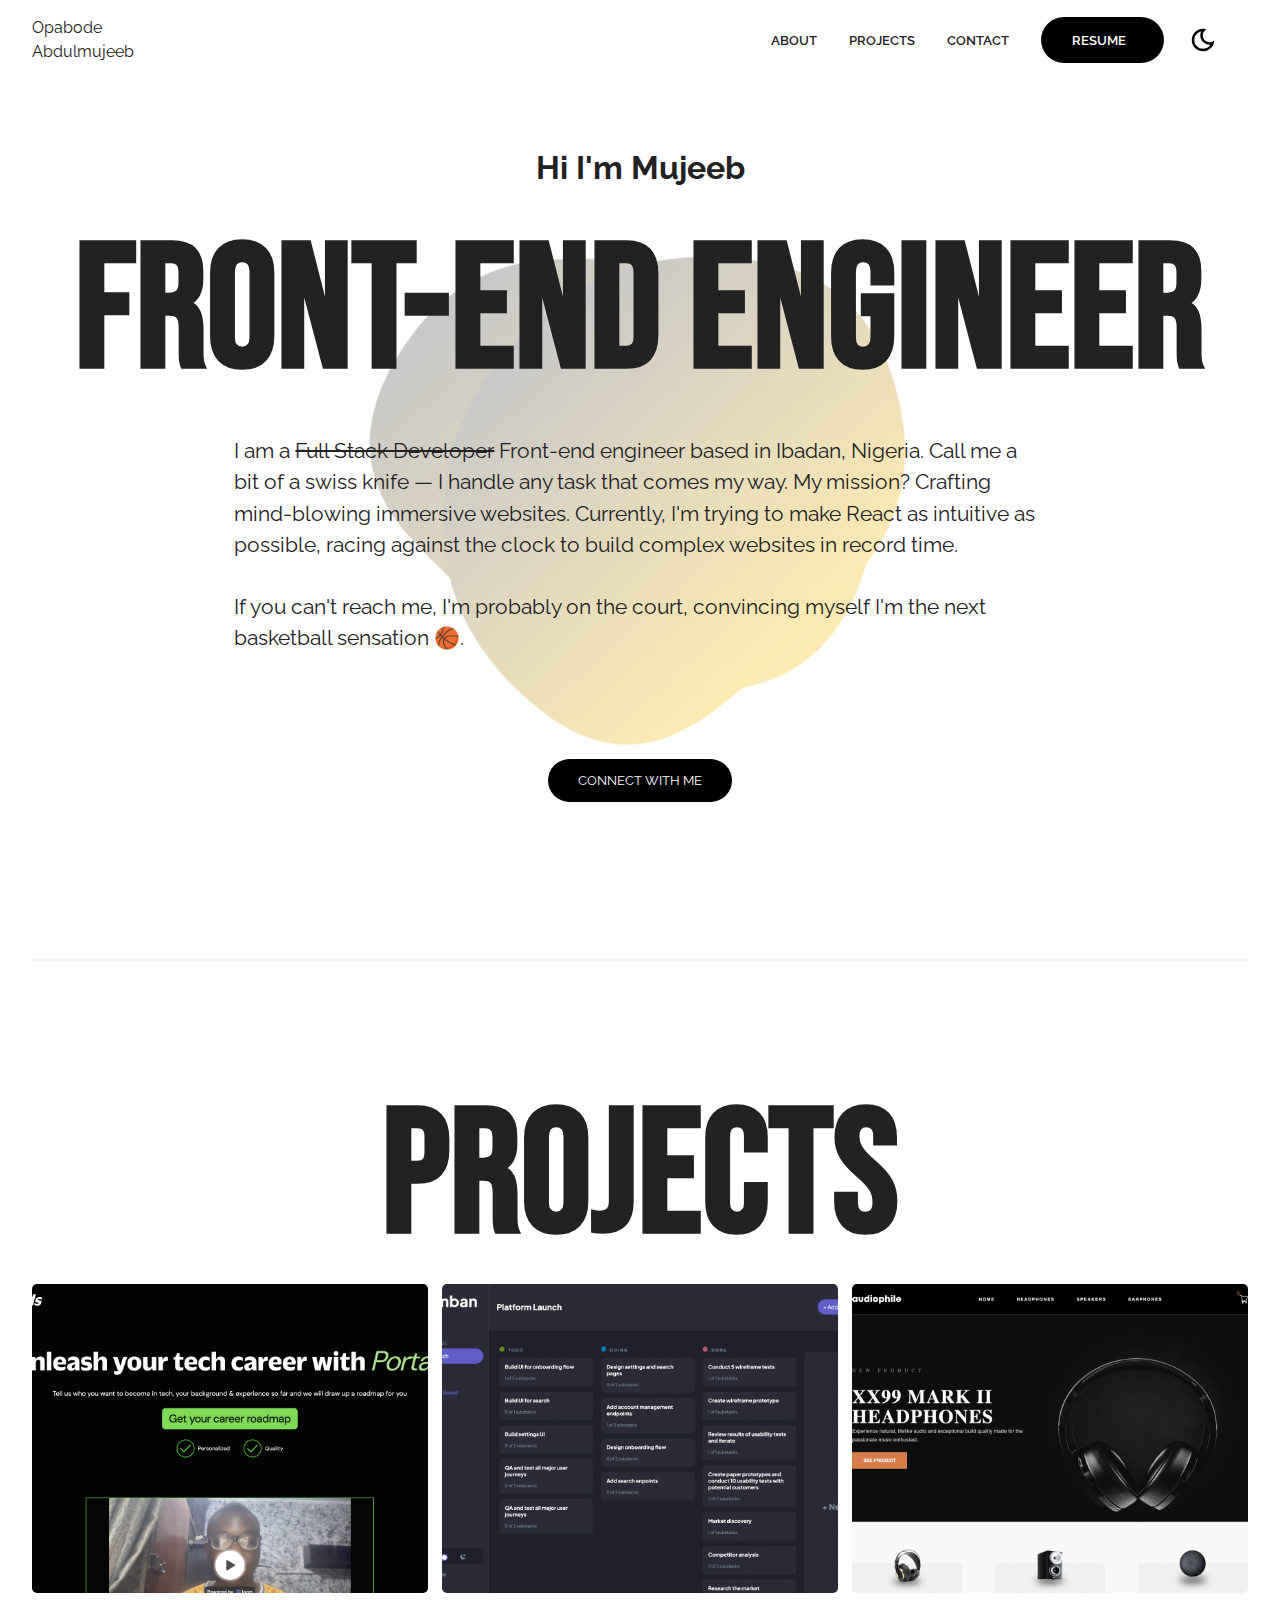
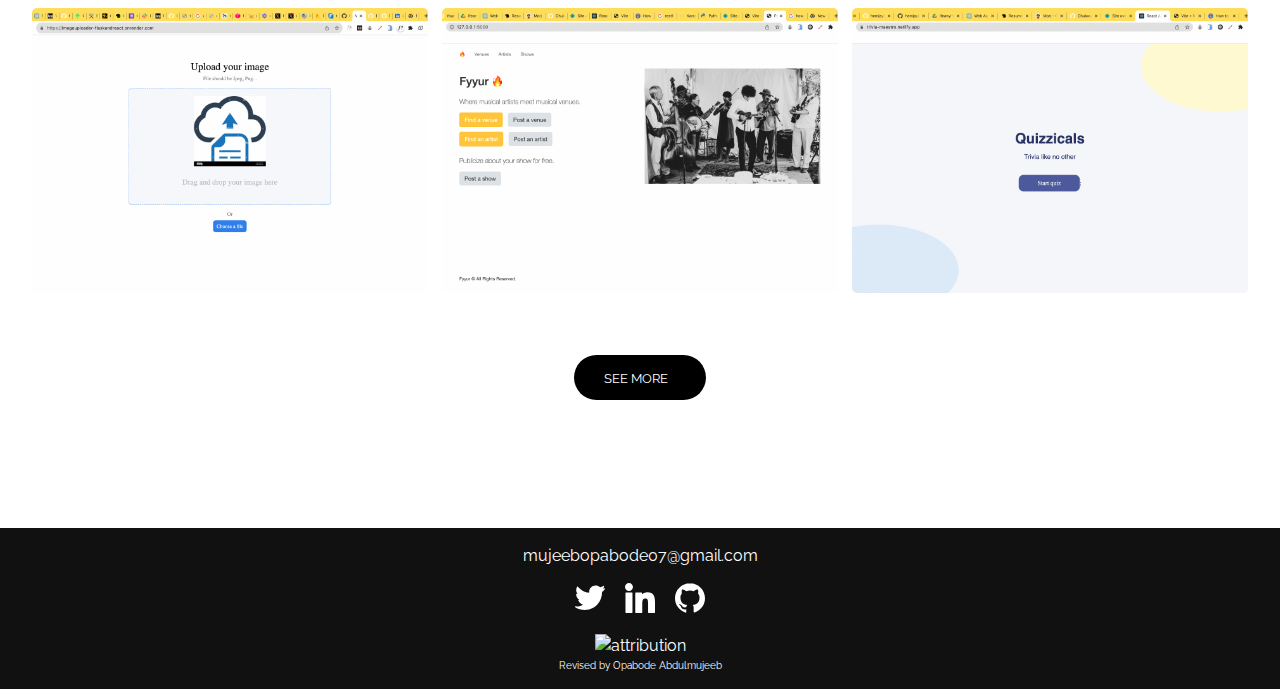
==== commit 9ceb5dda: "update: changed the description of Kanban" ====
--- a/src/index.html
+++ b/src/index.html
@@ -248,7 +248,7 @@
         <div class="project-bio">
           <h3>KANBAN</h3>
           <p>
-            Kanban is a task management app that enables users keep track of tasks in a simple yet all-encompassing way. Task are grouped into columns which represents the status of the task e.g Todo, Doing, Done. Users can have multiple boards for different topics e.g Plaform Launch, Writing.            <br>
+            Kanban is a task management app that enables users keep track of tasks in a simple yet all-encompassing way. Tasks are grouped into columns that represent the status of the task e.g Todo, Doing, Done. Users can have different task boards for different topics e.g Plaform Launch, Writing.            <br>
             <br>
             Planned Duration: 7 days
             <br>
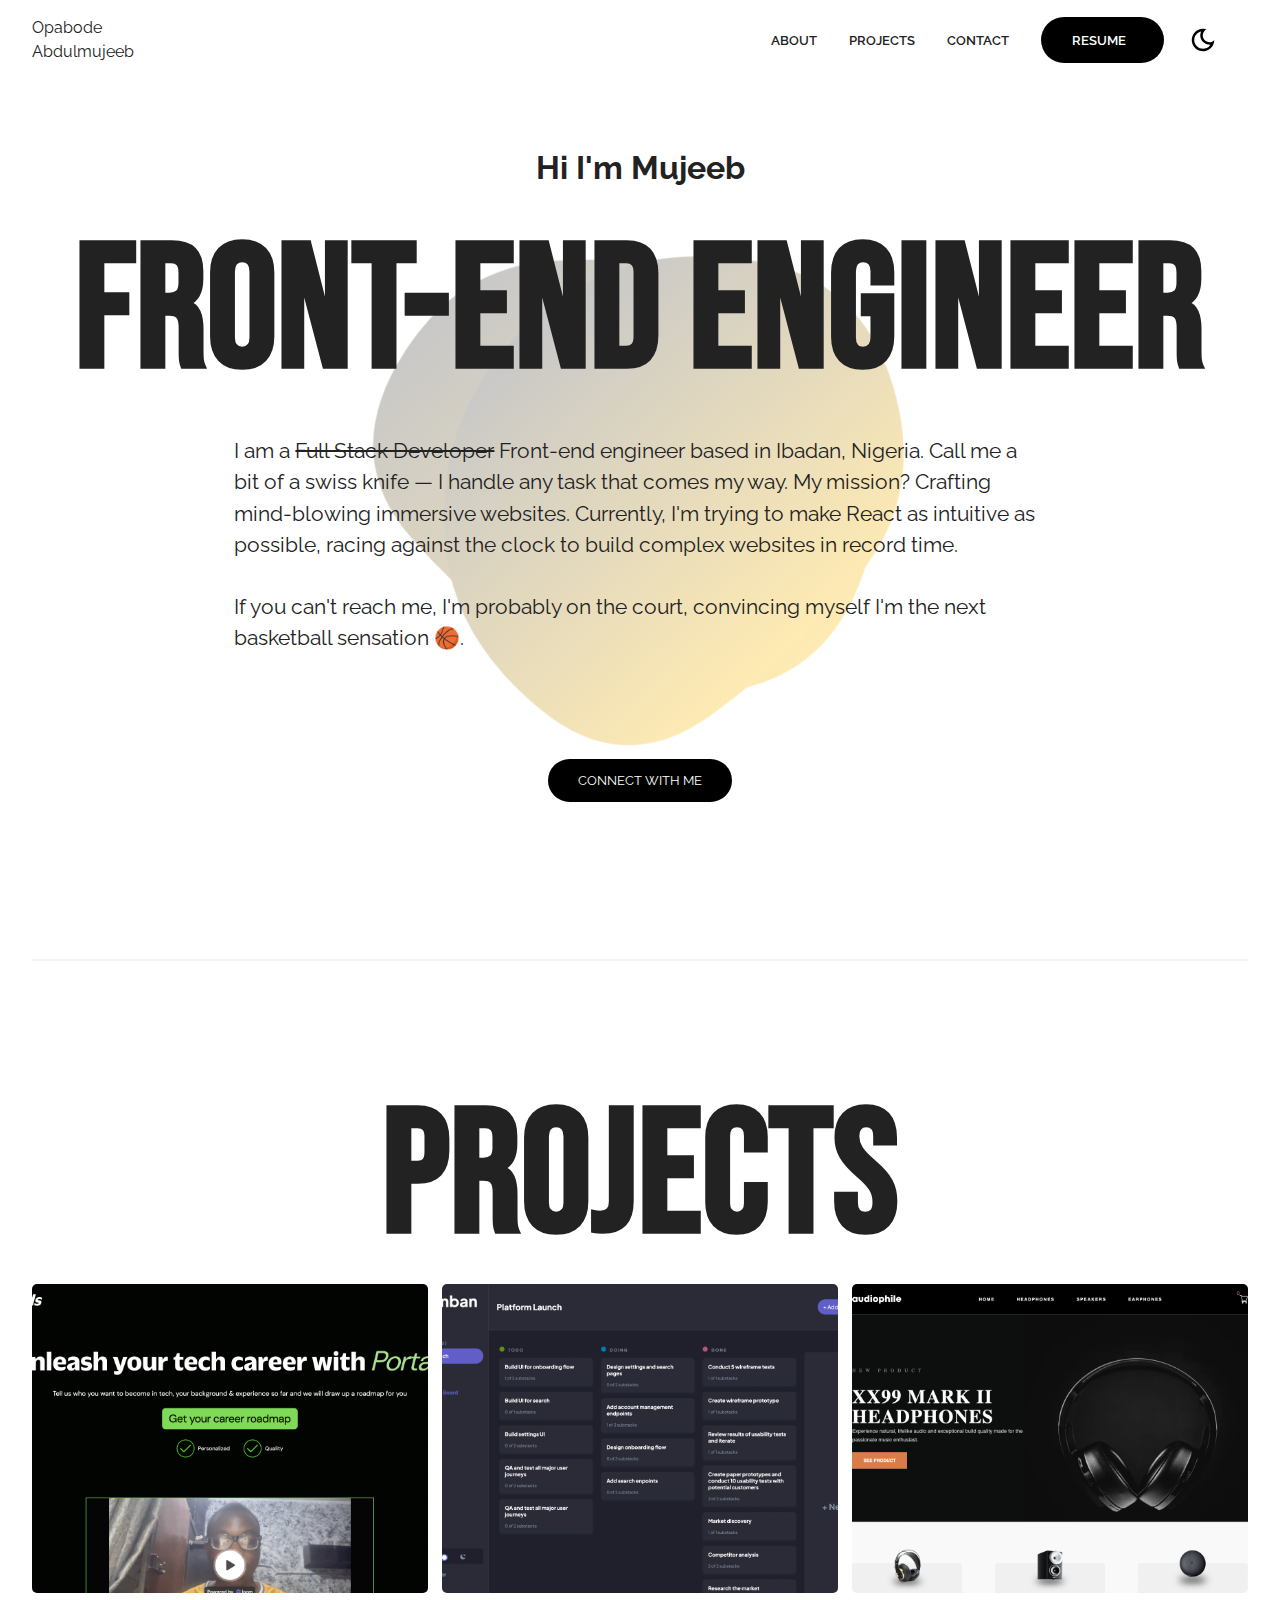
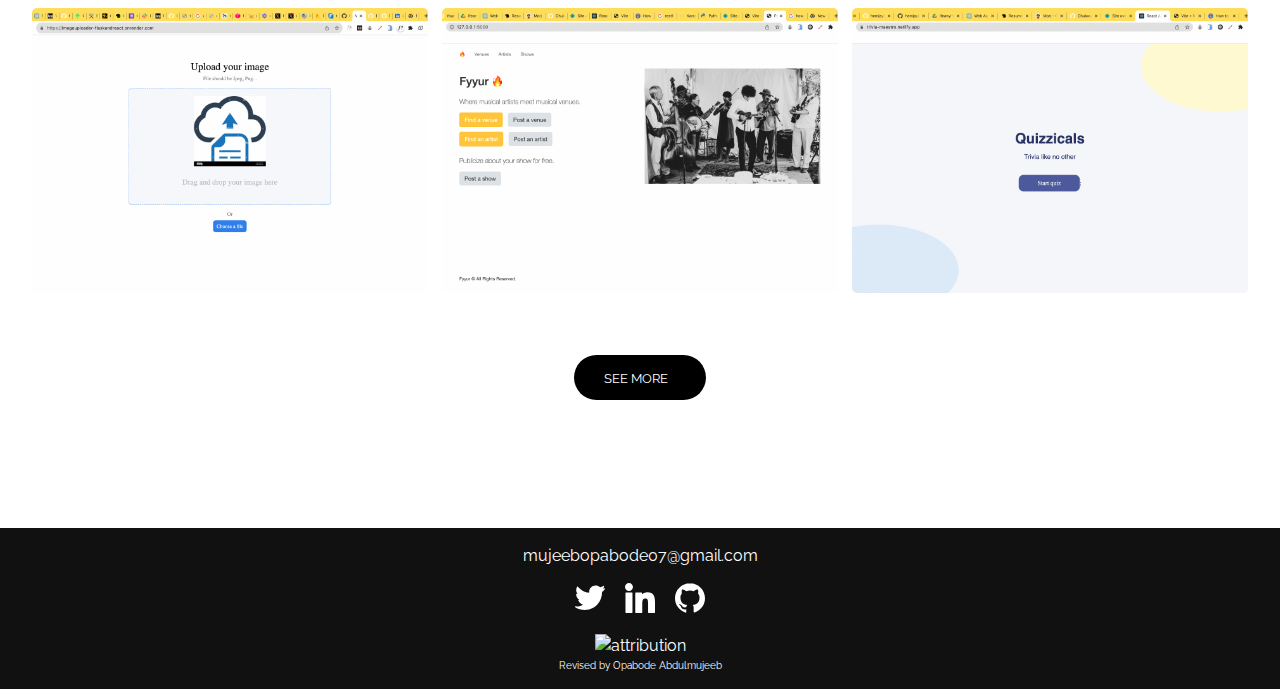
==== commit dcb2e83c: "update: updated my resume after adding Kanban" ====
--- a/src/index.html
+++ b/src/index.html
@@ -117,7 +117,7 @@
             <li class="button_yellow_on_hover">
               <a
                 class="nav-link btn btn-secondary"
-                href="https://drive.google.com/file/d/1DJUW23zhSCwhPxaodMU17HAENy_9ratZ/view?usp=sharing"
+                href="https://drive.google.com/file/d/1QT1AVndUisRyPDzx4XZDHnySLb8nGxYX/view?usp=drive_link"
                 >RESUME <i class="fas fa-arrow-right"></i
               ></a>
             </li>
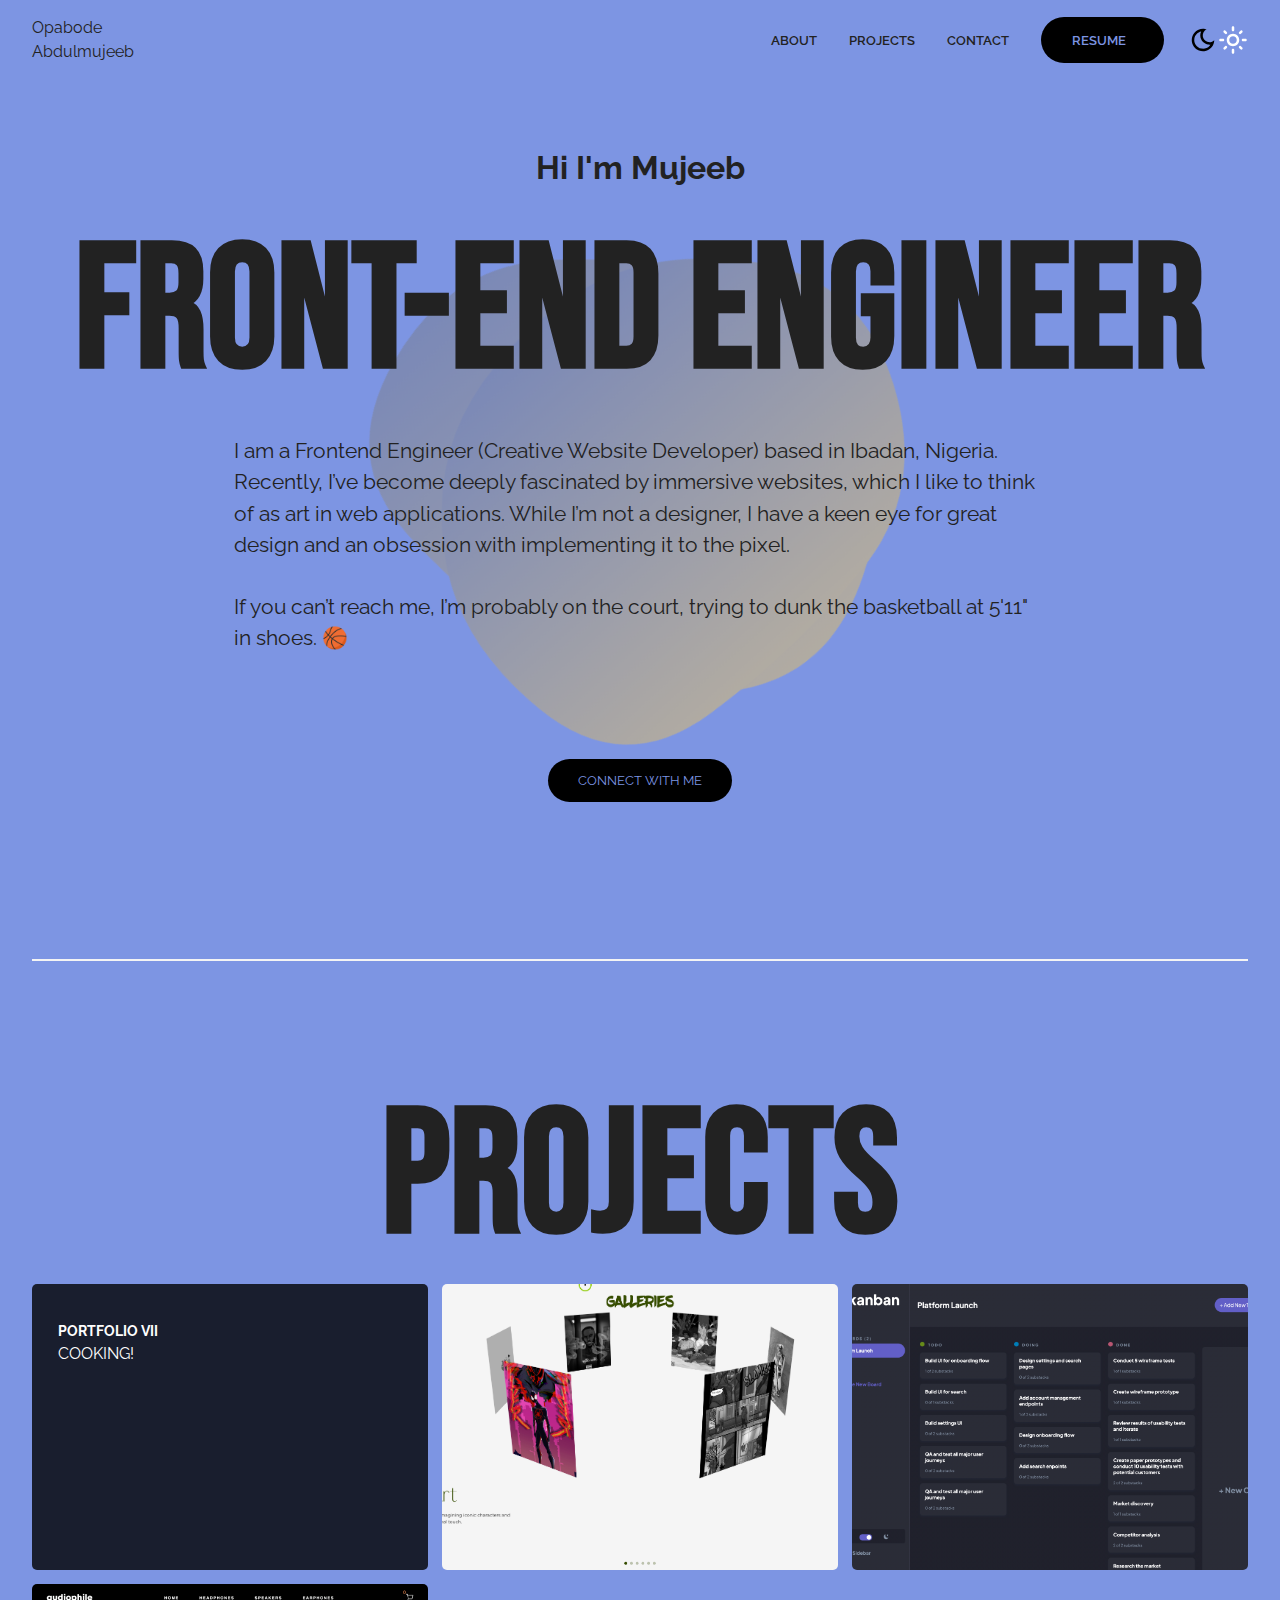
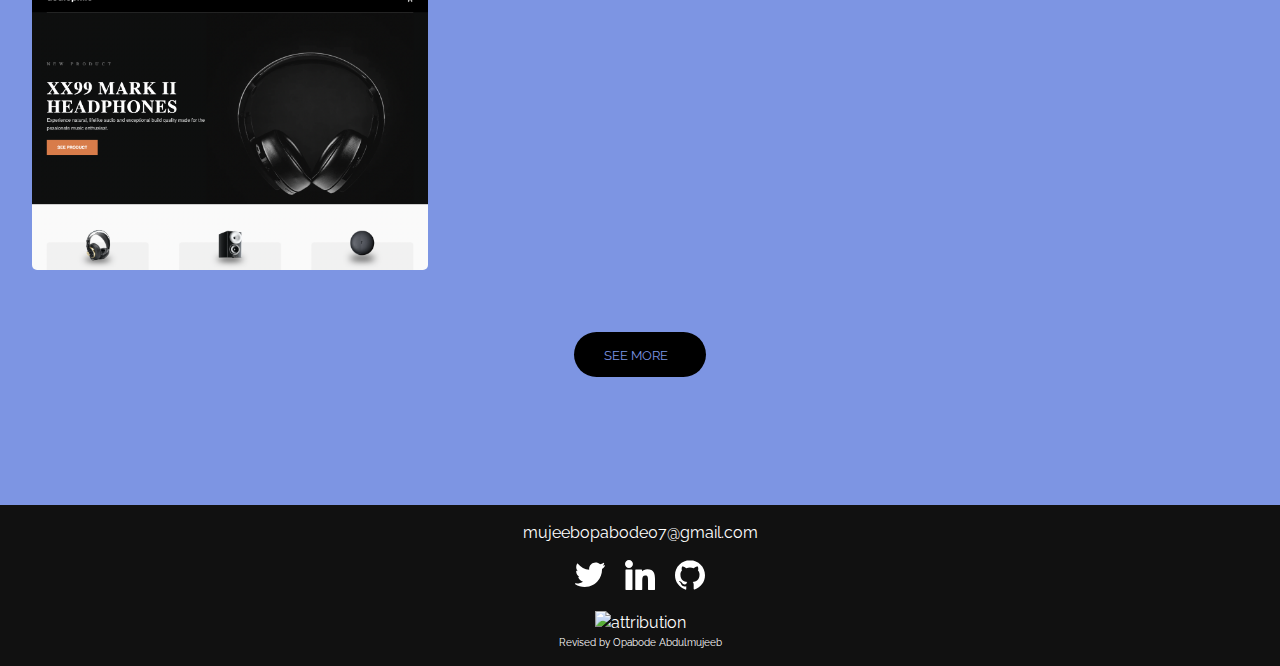
==== commit 45703f86: "update: added hermann" ====
--- a/src/index.html
+++ b/src/index.html
@@ -183,9 +183,10 @@
           <p></p>
         </div>
         <p class="description">
-          I am a <strike>Full Stack Developer</strike> Front-end engineer based in Ibadan, Nigeria. Call me a bit of a swiss knife — I handle any task that comes my way. My mission? Crafting mind-blowing immersive websites. Currently, I'm trying to make React as intuitive as possible, racing against the clock to build complex websites in record time.
-<br><br> 
-If you can't reach me, I'm probably on the court, convincing myself I'm the next basketball sensation 🏀.
+          I am a Frontend Engineer (Creative Website Developer) based in Ibadan, Nigeria. Recently, I’ve become deeply fascinated by immersive websites, which I like to think of as art in web applications. While I’m not a designer, I have a keen eye for great design and an obsession with implementing it to the pixel.
+          <br><br>
+          If you can’t reach me, I’m probably on the court, trying to dunk the basketball at 5'11" in shoes. 🏀
+
         <!-- <li><a class="nav-link" href="#projects">PROJECTS</a></li> -->
 
         <li class="button_yellow_on_hover" style="list-style-type: none">
@@ -205,36 +206,49 @@
 
       <article class="project">
 
-        <!-- Project 1 --------------------------------------------------------------------------------------------------------------------------------------------------------------------------->
+           <!-- Project 1 --------------------------------------------------------------------------------------------------------------------------------------------------------------------------->
+           <div href="" class="card v2">
+            <div class="project-info project-info-v2">
+              <div class="project-bio">
+                <h3>PORTFOLIO VII</h3>
+                <p>
+COOKING!                  <br>
+                  <br>
+              
+          
+                </p>
+                
+              </div>
+  
+            
+            </div>
+          </div>
+  
+
+        <!-- Project 2 --------------------------------------------------------------------------------------------------------------------------------------------------------------------------->
         <div href="" class="card">
           <div class="project-info">
             <div class="project-bio">
-              <h3>PORTALS</h3>
+              <h3>HERMANN</h3>
               <p>
-                Portals makes it easier to get started in tech as a beginner by generating a personalized roadmap containing quality resources for you.
-            
+An immersive porfolio of hermann's best works.            
                 <br>
                 <br>
             
         
               </p>
               <br />
-              <p class="tools">React,
-                Firebase (cloud firestore + authentication),
-                Flask ,
-                OpenAI API ,
-                React-Chrono Library.
-                Railway </p>
+              <p class="tools">Vanilla js, Express js, SCSS, Webpack, Prismic, Pug</p>
             </div>
 
             <div class="project-link">
               <a
-                href="https://github.com/hemjay07/Portals"
+                href="https://github.com/hemjay07/hermann"
                 target="_blank"
                 ><i class="fab fa-github"></i
               ></a>
               <a
-                href="https://portals3.onrender.com"
+                href="https://hermann-art.com"
                 target="_blank"
                 ><i class="fas fa-globe"></i
               ></a>
@@ -242,13 +256,13 @@
           </div>
         </div>
 
-    <!-- Project 2 ---------------------------------------------------------------------------------------------------------------------------------------------------------------------------->
+    <!-- Project 3 ---------------------------------------------------------------------------------------------------------------------------------------------------------------------------->
     <div href="" class="card">
       <div class="project-info six">
         <div class="project-bio">
           <h3>KANBAN</h3>
           <p>
-            Kanban is a task management app that enables users keep track of tasks in a simple yet all-encompassing way. Tasks are grouped into columns that represent the status of the task e.g Todo, Doing, Done. Users can have different task boards for different topics e.g Plaform Launch, Writing.            <br>
+            Kanban is a task management app that enables users keep track of tasks in a simple yet all-encompassing way.          <br>
             <br>
             Planned Duration: 7 days
             <br>
@@ -273,13 +287,13 @@
       </div>
     </div>
 
-    <!-- Project 3 [base64]>
+    <!-- Project 4 [base64]>
         </div>  <div href="" class="card">
           <div class="project-info">
             <div class="project-bio">
               <h3>AUDIOPHILE</h3>
               <p>
-                An e-commerce platform where users can explore and purchase a variety of premium listening devices, including earphones, headphones, and speakers.                
+                An e-commerce platform where users can explore and purchase a variety of premium listening devices.                
                 <br>
                 <br>
                 Planned Duration: 14 days
@@ -306,95 +320,11 @@
           </div>
         </div>
 
-            <!-- Project 4 ---------------------------------------------------------------------------------------------------------------------------------------------------------------------------->
-            <div href="" class="card">
-              <div class="project-info">
-                <div class="project-bio">
-                  <h3>IMAGEUPLOADER</h3>
-                  <p>
-                    A Flask React powered web app that allows you upload an image and generates a link to always view the image.
-                    <br>
-                    <br>
-                    This project was particularly exciting for me as it afforded me the chance to combine my Flask and React knowledge. 
-                  </p>
-                  <br />
-                  <p class="tools">React, CSS, Flask</p>
-                </div>
-    
-                <div class="project-link">
-                  <a
-                    href="https://github.com/hemjay07/ImageUploader"
-                    target="_blank"
-                    ><i class="fab fa-github"></i
-                  ></a>
-                  <a
-                    href="https://imageuploader-flaskandreact.onrender.com/"
-                    target="_blank"
-                    ><i class="fas fa-globe"></i
-                  ></a>
-                </div>
-              </div>
-            </div>
-
-
-        <!-- Project 5------------------------------------------------------------------------------------------------------------------------------------------>
-        <div href="" class="card">
-          <div class="project-info">
-            <div class="project-bio">
-              <h3>FYUUR</h3>
-              <p>
-                A web app that connects local performing artists and venues. The
-                app has a robust data model that powers the API endpoints, and
-                it utilizes a PostgreSQL database for storing, querying, and
-                creating information about the artists and venues.
-              </p>
-              <br />
-              <p class="tools">
-                SQLAlchemy ORM, PostgreSQL, Flask, Flask-Migrate, HTML, CSS,
-                Javascript,Bootstrap 3
-              </p>
-            </div>
-
-            <div class="project-link">
-              <a href="https://github.com/hemjay07/Fyyur" target="_blank"
-                ><i class="fab fa-github"></i
-              ></a>
-              <!-- <a href="" target="_blank"
-                ><i class="fas fa-globe"></i
-              ></a> -->
-            </div>
-          </div>
-        </div>
-
-
-
-        <!-- Porject 6 ------------------------------------------------------------------------------------------------------------------------------------------>
-        <div href="" class="card">
-          <div class="project-info">
-            <div class="project-bio">
-              <h3>QIZZICALS</h3>
-              <p>
-                Building this trivia put my react skills to test. I challenged
-                myself to complete it in 2 days. Struggled to implement some
-                logic such as restarting the game and getting the color of the
-                options to change to show the correct answers (the color
-                property was in a component 2 levels deep). I got to appreciate
-                the power of React and it propmted my current journey to be an
-                expert in React Development.
-              </p>
-              <br />
-              <p class="tools">React, Styled-component, RESTful API</p>
-            </div>
-            <a href="https://github.com/hemjay07/Quizzical" target="_blank"
-              ><i class="fab fa-github"></i
-            ></a>
-            <a href="https://quizzical-react.netlify.app/" target="_blank"
-              ><i class="fas fa-globe"></i
-            ></a>
-            <div class="project-link"></div>
-          </div>
-        </div>
-
+        
+
+   
+
+   
 
 
         <!-- STARFINDER -->
--- a/src/css/style.css
+++ b/src/css/style.css
@@ -12,7 +12,7 @@
   /* Colors */
   --primary-color: rgb(255, 205, 66);
   --secondary-color: #ffd35c;
-  --bg-primary: #ffffff;
+  --bg-primary: #7d95e3;
   --text-color: #222222;
   --text-color-two: #ffffff;
   --bg-secondary: #000000;
@@ -206,7 +206,7 @@
 }
 
 .card .project-bio p {
-  font-size: 0.83rem;
+  font-size: 1rem;
   /* margin-bottom: 50px; */
 }
 
@@ -231,7 +231,7 @@
   left: 10px;
 }
 .tools {
-  font-size: 1rem !important;
+  font-size: 0.83rem !important;
   padding-top: 0.5rem;
 }
 
@@ -378,3 +378,6 @@
     padding-top: 0;
   }
 }
+
+
+
--- a/src/css/utilities.css
+++ b/src/css/utilities.css
@@ -189,3 +189,13 @@
     font-size: 2.5rem;
   }
 }
+
+
+.v2{
+  box-shadow: inset 0 1000px 1000px 1000px rgba(0, 0, 0, 0.8);
+
+}
+
+.project-info-v2{
+  opacity: 1;
+}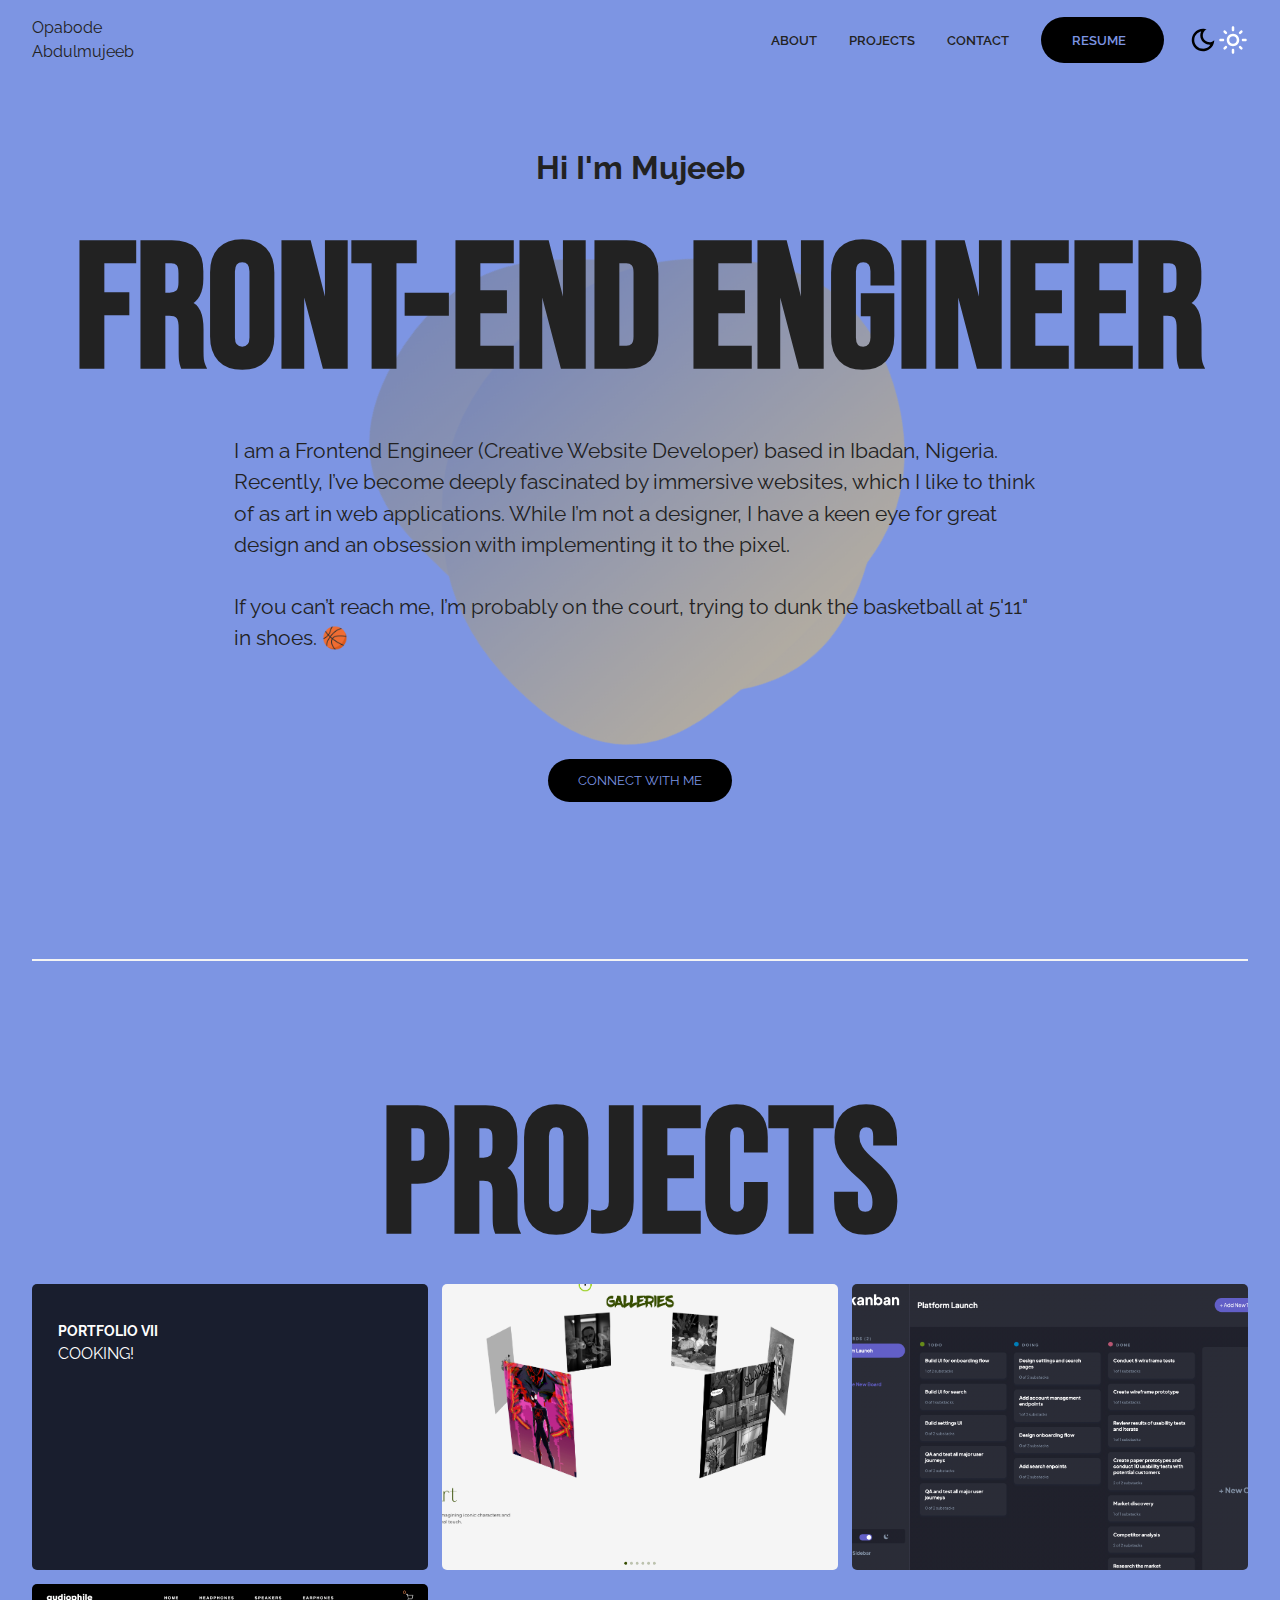
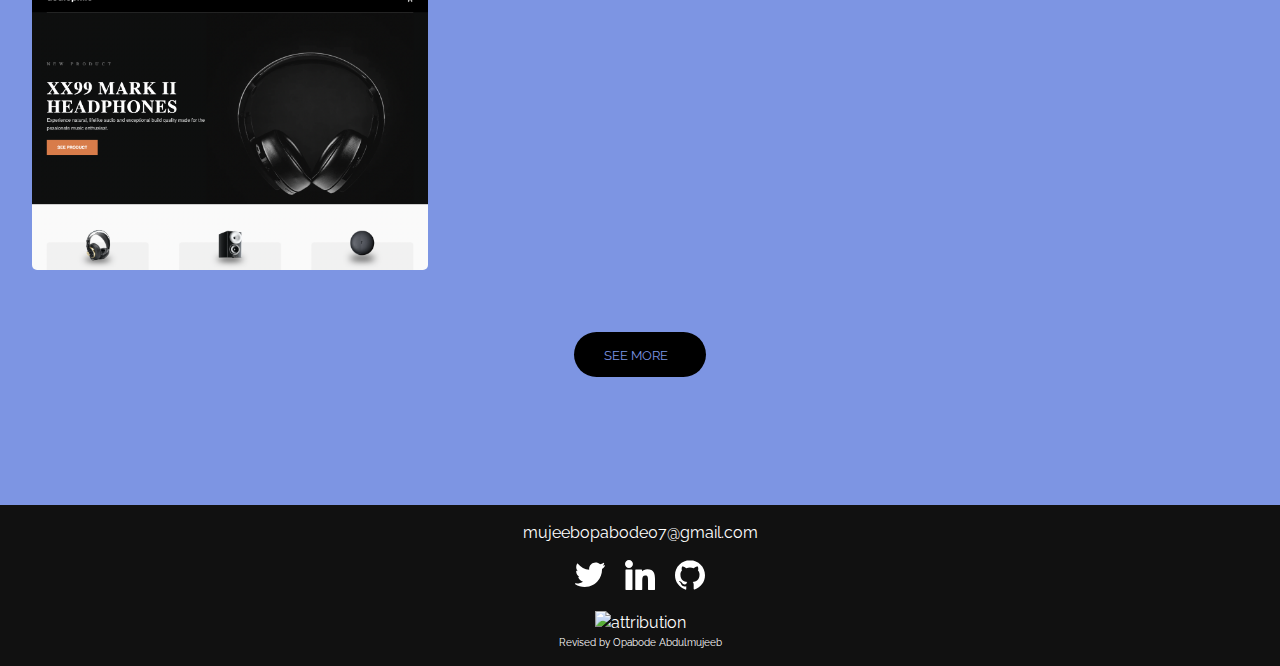
==== commit 11a74f5a: "update: updated resume" ====
--- a/src/index.html
+++ b/src/index.html
@@ -117,7 +117,7 @@
             <li class="button_yellow_on_hover">
               <a
                 class="nav-link btn btn-secondary"
-                href="https://drive.google.com/file/d/1QT1AVndUisRyPDzx4XZDHnySLb8nGxYX/view?usp=drive_link"
+                href="https://drive.google.com/file/d/1PjTWEmu8wVg_MUgxNIQ6B3mf6FIGeoPO/view?usp=sharing"
                 >RESUME <i class="fas fa-arrow-right"></i
               ></a>
             </li>
